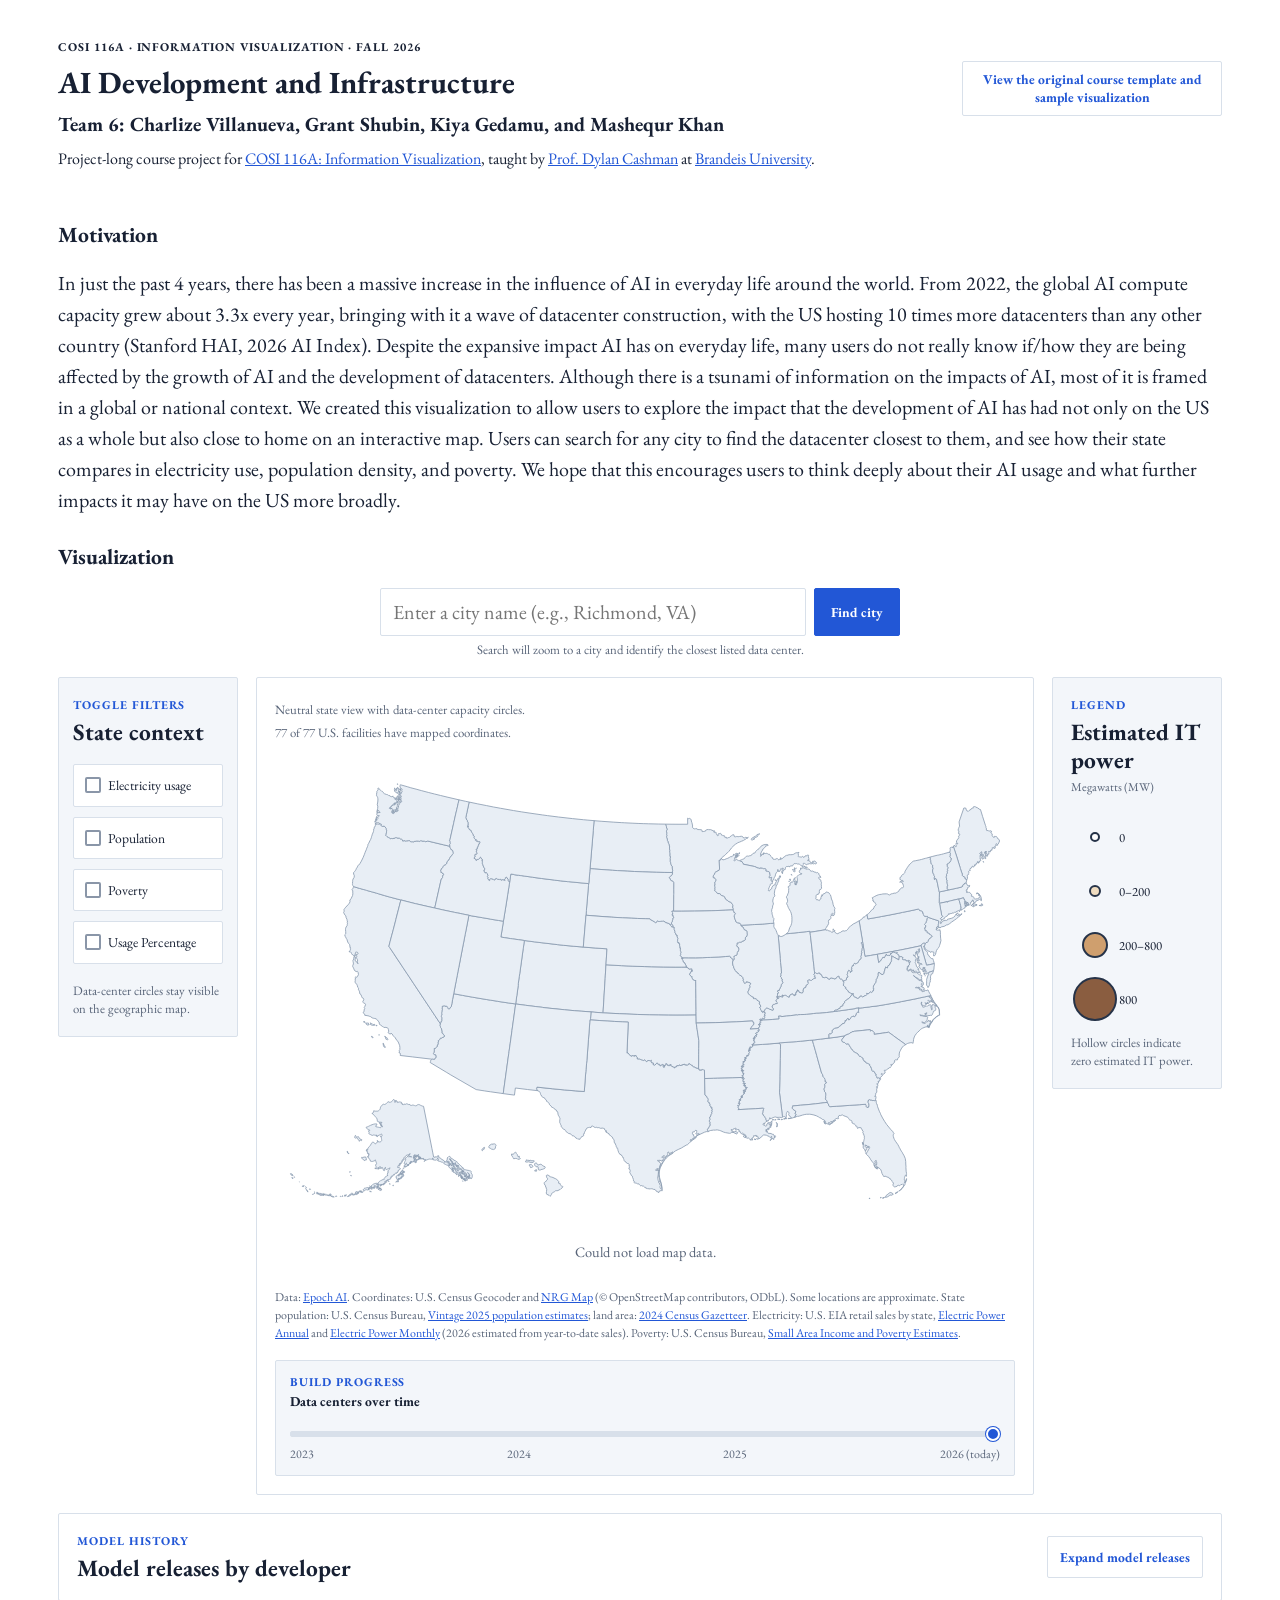
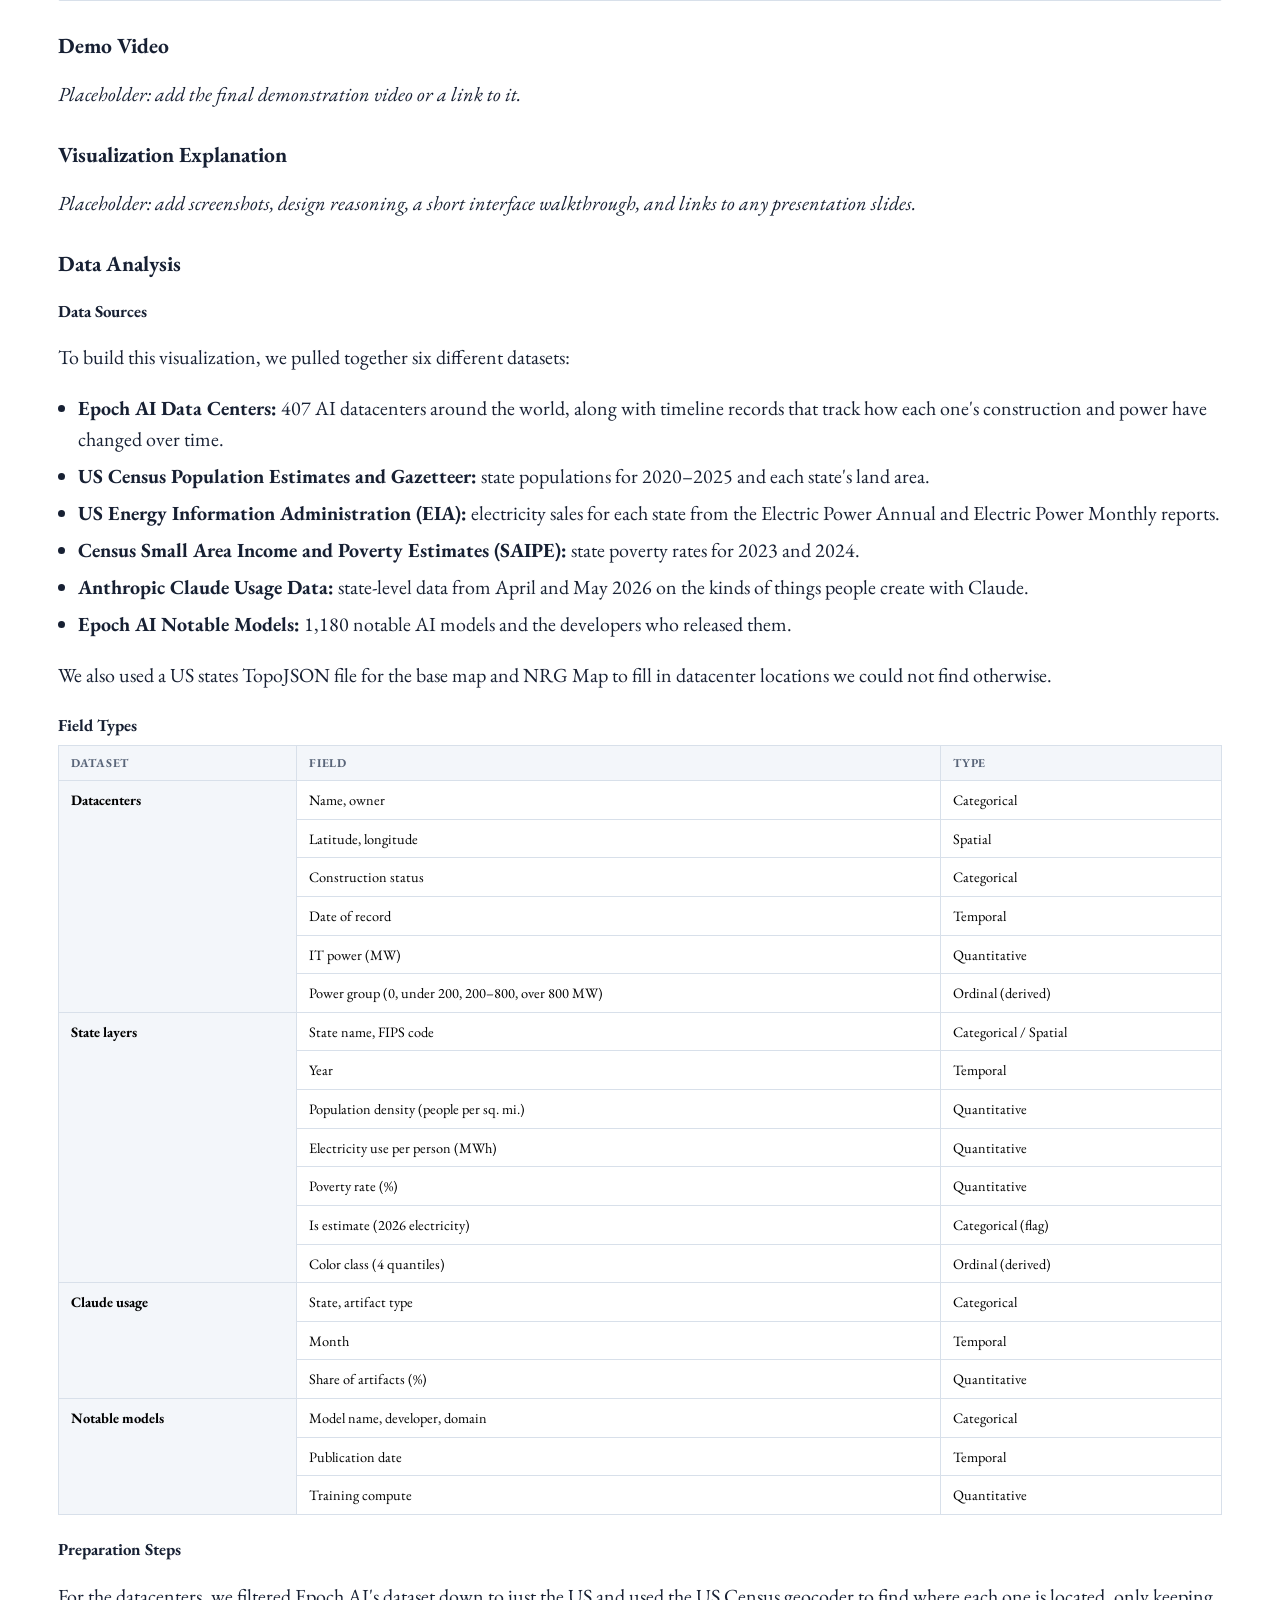
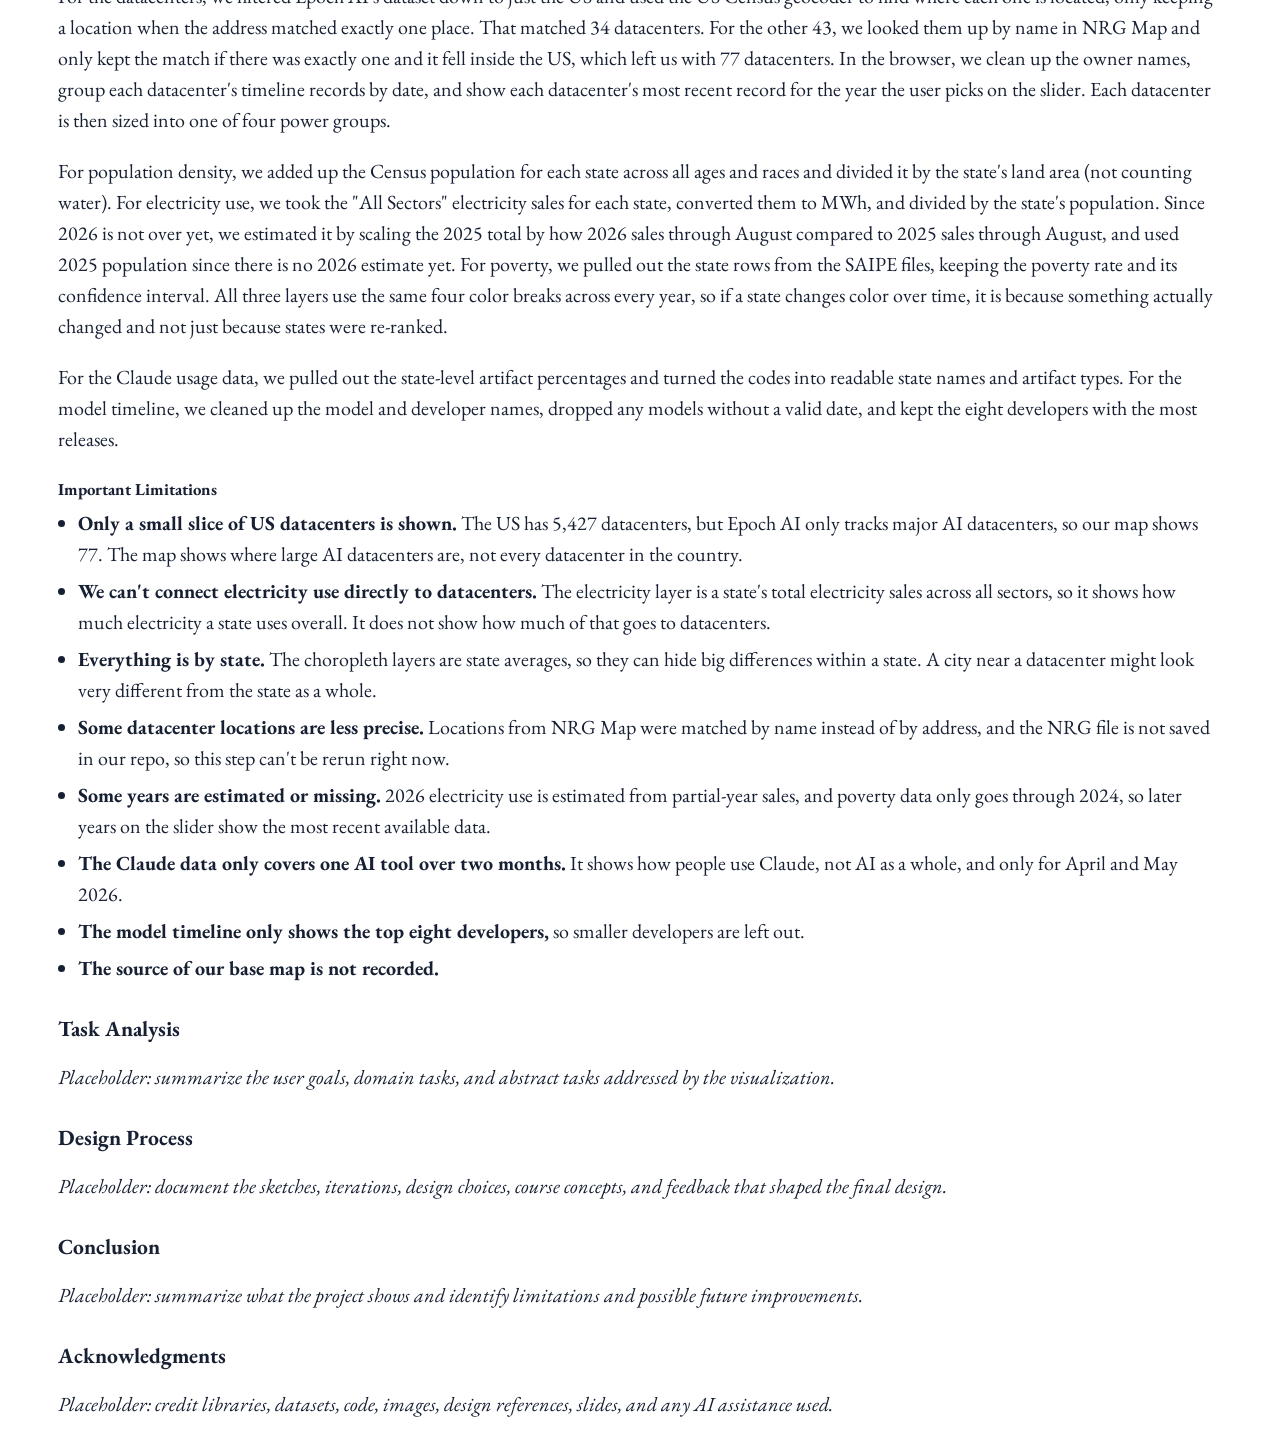
==== index.html @ 1ad95b2b "Moved treemap to proper location and added Usage Percent Chloropleth" ====
<!DOCTYPE html>
<html lang="en">
<head>
  <meta charset="utf-8">
  <meta name="viewport" content="width=device-width, initial-scale=1">
  <title>Team 6: AI Development and Infrastructure, COSI 116A F26</title>
  <link rel="stylesheet" href="style.css">
  <link rel="apple-touch-icon" sizes="180x180" href="favicons/apple-touch-icon.png">
  <link rel="icon" type="image/png" sizes="32x32" href="favicons/favicon-32x32.png">
  <link rel="icon" type="image/png" sizes="16x16" href="favicons/favicon-16x16.png">
  <link rel="manifest" href="favicons/site.webmanifest">
</head>

<!--Header -->
<body>
  <header class="project-header">
    <div class="project-header__content">
      <p class="project-eyebrow">COSI 116A · Information Visualization · Fall 2026</p>
      <h1>AI Development and Infrastructure</h1>
      <p class="project-team">Team 6: Charlize Villanueva, Grant Shubin, Kiya Gedamu, and Mashequr Khan</p>
      <p class="project-course-note">
        Project-long course project for
        <a href="https://www.brandeis.edu/registrar/bulletin/provisional/courses/subjects/7500.html" target="_blank" rel="noopener noreferrer">COSI 116A: Information Visualization</a>,
        taught by <a href="https://cs.brandeis.edu/~dylan/" target="_blank" rel="noopener noreferrer">Prof. Dylan Cashman</a>
        at <a href="https://cs.brandeis.edu/" target="_blank" rel="noopener noreferrer">Brandeis University</a>.
      </p>
      <a class="reference-link" href="references/">View the original course template and sample visualization</a>
    </div>
  </header>

  <!--Motivation -->
  <main>
    <section class="content-column project-writeup-section" aria-labelledby="motivation-heading">
      <h2 id="motivation-heading">Motivation</h2>
      <p>
        In just the past 4 years, there has been a massive increase in the influence of AI in everyday life around the world. 
        From 2022, the global AI compute capacity grew about 3.3x every year, bringing with it a wave of datacenter construction, 
        with the US hosting 10 times more datacenters than any other country (Stanford HAI, 2026 AI Index). 
        Despite the expansive impact AI has on everyday life, many users do not really know if/how they are being affected by the growth of AI and the development 
        of datacenters. Although there is a tsunami of information on the impacts of AI, most of it is framed in a global or national context. 
        We created this visualization to allow users to explore the impact that the development of AI has had not only on the US as a whole but 
        also close to home on an interactive map. Users can search for any city to find the datacenter closest to them, and see how their state compares in electricity use, 
        population density, and poverty. We hope that this encourages users to think deeply about their AI usage and what further impacts it may have on the US more broadly.
      </p>
    </section>

    <section id="dashboard" class="dashboard-shell" aria-label="Interactive visualization dashboard">
      <h2 class="dashboard-title">Visualization</h2>
      <div class="pa4-workspace">
        <form id="city-search" class="city-search" role="search">
          <label class="visually-hidden" for="city-query">Enter a city name</label>
          <div class="city-search__row">
            <div class="city-search__field">
              <input id="city-query" name="city" type="search" placeholder="Enter a city name (e.g., Richmond, VA)" autocomplete="off"
                role="combobox" aria-autocomplete="list" aria-controls="city-suggestions" aria-expanded="false">
              <ul id="city-suggestions" class="city-suggestions" role="listbox" aria-label="City suggestions" hidden></ul>
            </div>
            <button type="submit">Find city</button>
          </div>
          <p id="city-search-status" class="section-note" aria-live="polite">Search will zoom to a city and identify the closest listed data center.</p>
        </form>

        <aside class="filter-rail" aria-labelledby="controls-heading">
          <div>
            <p class="control-kicker">Toggle filters</p>
            <h3 id="controls-heading">State context</h3>
          </div>
          <div class="layer-controls" aria-label="State-level map layer">
            <button class="layer-button" type="button" data-layer="electricity" aria-pressed="false">Electricity usage</button>
            <button class="layer-button" type="button" data-layer="population" aria-pressed="false">Population</button>
            <button class="layer-button" type="button" data-layer="poverty" aria-pressed="false">Poverty</button>
            <button class="layer-button" type="button" data-layer="usage" aria-pressed="false">Usage Percentage</button>
          </div>
          <button id="compare-layers" class="secondary-button compare-layers-button" type="button"
            aria-pressed="false" aria-controls="small-multiples" hidden>Compare all four layers</button>
          <p class="filter-note">Data-center circles stay visible on the geographic map.</p>
        </aside>

        <div class="workspace-stage">
          <section id="geographic-view" aria-labelledby="map-heading">
            <div class="map-composition">
              <section class="view-panel map-panel" aria-labelledby="map-heading">
                <div class="view-panel__heading">
                  <div>
                    <h3 id="map-heading" class="visually-hidden">United States data-center map</h3>
                    <p id="map-summary" class="section-note">Neutral state view with data-center capacity circles.</p>
                    <p id="map-coverage" class="section-note">Loading mapped-facility coverage...</p>
                  </div>
                </div>
                <div id="map-view" class="view-canvas map-canvas" aria-label="Interactive United States map"></div>
                <p class="map-source-note">
                  Data:
                  <a href="https://epoch.ai/data/ai-data-centers"
                    target="_blank" rel="noopener noreferrer">Epoch AI</a>.
                  Coordinates: U.S. Census Geocoder and
                  <a href="https://app.nrgmap.com/about/data-licenses"
                    target="_blank" rel="noopener noreferrer">NRG Map</a>
                  (© OpenStreetMap contributors, ODbL).
                  Some locations are approximate.
                  State population: U.S. Census Bureau,
                  <a href="https://www.census.gov/programs-surveys/popest.html"
                    target="_blank" rel="noopener noreferrer">Vintage 2025 population estimates</a>;
                  land area:
                  <a href="https://www.census.gov/geographies/reference-files/time-series/geo/gazetteer-files.html"
                    target="_blank" rel="noopener noreferrer">2024 Census Gazetteer</a>.
                  Electricity: U.S. EIA retail sales by state,
                  <a href="https://www.eia.gov/electricity/annual/"
                    target="_blank" rel="noopener noreferrer">Electric Power Annual</a> and
                  <a href="https://www.eia.gov/electricity/monthly/"
                    target="_blank" rel="noopener noreferrer">Electric Power Monthly</a>
                  (2026 estimated from year-to-date sales).
                  Poverty: U.S. Census Bureau,
                  <a href="https://www.census.gov/programs-surveys/saipe.html"
                    target="_blank" rel="noopener noreferrer">Small Area Income and Poverty Estimates</a>.
                </p>
                <div class="map-timeline" aria-labelledby="data-center-timeline-heading">
                  <div class="map-timeline__heading">
                    <p class="control-kicker">Build progress</p>
                    <h3 id="data-center-timeline-heading">Data centers over time</h3>
                  </div>
                  <div id="timeline-view" class="timeline-view" aria-label="Data-center year slider"></div>
                </div>
              </section>

              <aside class="legend-stack" aria-label="Map legends">
                <section class="view-panel capacity-legend" aria-labelledby="capacity-legend-heading">
                  <p class="control-kicker">Legend</p>
                  <h3 id="capacity-legend-heading">Estimated IT power</h3>
                  <p class="legend-unit">Megawatts (MW)</p>
                  <div class="size-key">
                    <span class="capacity-circle capacity-circle--zero"></span>
                    <span>0</span>
                  </div>
                  <div class="size-key">
                    <span class="capacity-circle capacity-circle--small"></span>
                    <span>0–200</span>
                  </div>
                  <div class="size-key">
                    <span class="capacity-circle capacity-circle--medium"></span>
                    <span>200–800</span>
                  </div>
                  <div class="size-key">
                    <span class="capacity-circle capacity-circle--large"></span>
                    <span>800</span>
                  </div>
                  <p class="legend-note">Hollow circles indicate zero estimated IT power.</p>
                </section>

                <section id="color-legend" class="view-panel color-legend" aria-labelledby="color-legend-heading" hidden>
                  <p class="control-kicker">Legend</p>
                  <h3 id="color-legend-heading">State color</h3>
                  <p id="color-legend-label" class="legend-unit"></p>
                  <div class="color-ramp" aria-hidden="true">
                    <span></span><span></span><span></span><span></span>
                  </div>
                  <div class="color-ramp-labels"><span>Lower</span><span>Higher</span></div>
                  <p id="color-legend-note" class="legend-note" hidden></p>
                </section>
              </aside>
            </div>

            <section id="small-multiples" class="view-panel small-multiples-panel" aria-labelledby="small-multiples-heading" hidden>
              <div class="view-panel__heading">
                <div>
                  <p class="control-kicker">Compare layers</p>
                  <h3 id="small-multiples-heading">Population, electricity, poverty, and usage percentage side by side</h3>
                  <p class="section-note">Each map has its own color scale. Hover a state to highlight it on every map. The outlined map is the layer shown above.</p>
                </div>
              </div>
              <div id="small-multiples-view" class="small-multiples-grid"></div>
            </section>

          </section>

        </div>

        <section class="view-panel model-release-section" aria-labelledby="model-release-section-heading">
          <div class="view-panel__heading">
            <div>
              <p class="control-kicker">Model history</p>
              <h3 id="model-release-section-heading">Model releases by developer</h3>
            </div>
            <button id="expand-models" class="secondary-button" type="button" aria-expanded="false" aria-controls="model-release-panel">Expand model releases</button>
          </div>

          <section id="model-release-panel" class="expandable-panel" aria-labelledby="model-release-heading" hidden>
            <div class="view-panel__heading">
              <div>
                <h4 id="model-release-heading">Developer release lanes</h4>
                <p class="section-note">Developers will appear on separate rows with releases positioned over time.</p>
              </div>
              <div class="timeline-actions">
                <button id="model-history-toggle" class="secondary-button" type="button" aria-pressed="false">Show full history</button>
                <button id="expand-lines" class="secondary-button" type="button" aria-expanded="false" aria-controls="line-chart-panel">Show related trends</button>
              </div>
            </div>
            <div id="model-release-view" class="view-canvas view-canvas--short"></div>
            <div id="line-chart-panel" class="line-chart-grid" hidden>
              <div id="model-line-one" class="view-canvas view-canvas--detail"></div>
              <div id="model-line-two" class="view-canvas view-canvas--detail"></div>
            </div>
          </section>
        </section>
      </div>
      <section id="treemap-section" class="view-panel treemap-section" aria-labelledby="treemap-section-heading" hidden>        <div class="treemap-section__heading">
          <p class="project-eyebrow">Claude chat topics</p>
          <h2 id="treemap-section-heading">What topics were Claude chats about?</h2>
        </div>
        <div id="treemap-view" class="view-canvas treemap-canvas" aria-label="Treemap of Claude chat topics"></div>
      </section>
    </section>

    <!-- Project writeup sections: placeholders to be replaced with the final report content. -->
    <!-- Demo Video -->
    <section class="content-column project-writeup-section" aria-labelledby="demo-video-heading">
      <h2 id="demo-video-heading">Demo Video</h2>
      <p><em>Placeholder: add the final demonstration video or a link to it.</em></p>
    </section>

    <!-- Visualization Explaination -->
    <section class="content-column project-writeup-section" aria-labelledby="visualization-explanation-heading">
      <h2 id="visualization-explanation-heading">Visualization Explanation</h2>
      <p><em>Placeholder: add screenshots, design reasoning, a short interface walkthrough, and links to any presentation slides.</em></p>
    </section>

    <!-- Data Analysis -->
    <section class="content-column project-writeup-section" aria-labelledby="data-analysis-heading">
      <h2 id="data-analysis-heading">Data Analysis</h2>

      <h3>Data Sources</h3>
      <p>To build this visualization, we pulled together six different datasets:</p>
      <ul>
        <li><strong>Epoch AI Data Centers:</strong> 407 AI datacenters around the world, along with timeline records that track how each one's construction and power have changed over time.</li>
        <li><strong>US Census Population Estimates and Gazetteer:</strong> state populations for 2020–2025 and each state's land area.</li>
        <li><strong>US Energy Information Administration (EIA):</strong> electricity sales for each state from the Electric Power Annual and Electric Power Monthly reports.</li>
        <li><strong>Census Small Area Income and Poverty Estimates (SAIPE):</strong> state poverty rates for 2023 and 2024.</li>
        <li><strong>Anthropic Claude Usage Data:</strong> state-level data from April and May 2026 on the kinds of things people create with Claude.</li>
        <li><strong>Epoch AI Notable Models:</strong> 1,180 notable AI models and the developers who released them.</li>
      </ul>
      <p>We also used a US states TopoJSON file for the base map and NRG Map to fill in datacenter locations we could not find otherwise.</p>

      <h3>Field Types</h3>
      <table>
        <thead>
          <tr><th>Dataset</th><th>Field</th><th>Type</th></tr>
        </thead>
        <tbody>
          <tr><td rowspan="6">Datacenters</td><td>Name, owner</td><td>Categorical</td></tr>
          <tr><td>Latitude, longitude</td><td>Spatial</td></tr>
          <tr><td>Construction status</td><td>Categorical</td></tr>
          <tr><td>Date of record</td><td>Temporal</td></tr>
          <tr><td>IT power (MW)</td><td>Quantitative</td></tr>
          <tr><td>Power group (0, under 200, 200–800, over 800 MW)</td><td>Ordinal (derived)</td></tr>
          <tr><td rowspan="7">State layers</td><td>State name, FIPS code</td><td>Categorical / Spatial</td></tr>
          <tr><td>Year</td><td>Temporal</td></tr>
          <tr><td>Population density (people per sq. mi.)</td><td>Quantitative</td></tr>
          <tr><td>Electricity use per person (MWh)</td><td>Quantitative</td></tr>
          <tr><td>Poverty rate (%)</td><td>Quantitative</td></tr>
          <tr><td>Is estimate (2026 electricity)</td><td>Categorical (flag)</td></tr>
          <tr><td>Color class (4 quantiles)</td><td>Ordinal (derived)</td></tr>
          <tr><td rowspan="3">Claude usage</td><td>State, artifact type</td><td>Categorical</td></tr>
          <tr><td>Month</td><td>Temporal</td></tr>
          <tr><td>Share of artifacts (%)</td><td>Quantitative</td></tr>
          <tr><td rowspan="3">Notable models</td><td>Model name, developer, domain</td><td>Categorical</td></tr>
          <tr><td>Publication date</td><td>Temporal</td></tr>
          <tr><td>Training compute</td><td>Quantitative</td></tr>
        </tbody>
      </table>

      <h3>Preparation Steps</h3>
      <p>For the datacenters, we filtered Epoch AI's dataset down to just the US and used the US Census geocoder to find where each one is located, only keeping a location when the address matched exactly one place. That matched 34 datacenters. For the other 43, we looked them up by name in NRG Map and only kept the match if there was exactly one and it fell inside the US, which left us with 77 datacenters. In the browser, we clean up the owner names, group each datacenter's timeline records by date, and show each datacenter's most recent record for the year the user picks on the slider. Each datacenter is then sized into one of four power groups.</p>
      <p>For population density, we added up the Census population for each state across all ages and races and divided it by the state's land area (not counting water). For electricity use, we took the "All Sectors" electricity sales for each state, converted them to MWh, and divided by the state's population. Since 2026 is not over yet, we estimated it by scaling the 2025 total by how 2026 sales through August compared to 2025 sales through August, and used 2025 population since there is no 2026 estimate yet. For poverty, we pulled out the state rows from the SAIPE files, keeping the poverty rate and its confidence interval. All three layers use the same four color breaks across every year, so if a state changes color over time, it is because something actually changed and not just because states were re-ranked.</p>
      <p>For the Claude usage data, we pulled out the state-level artifact percentages and turned the codes into readable state names and artifact types. For the model timeline, we cleaned up the model and developer names, dropped any models without a valid date, and kept the eight developers with the most releases.</p>

      <h3>Important Limitations</h3>
      <ul>
        <li><strong>Only a small slice of US datacenters is shown.</strong> The US has 5,427 datacenters, but Epoch AI only tracks major AI datacenters, so our map shows 77. The map shows where large AI datacenters are, not every datacenter in the country.</li>
        <li><strong>We can't connect electricity use directly to datacenters.</strong> The electricity layer is a state's total electricity sales across all sectors, so it shows how much electricity a state uses overall. It does not show how much of that goes to datacenters.</li>
        <li><strong>Everything is by state.</strong> The choropleth layers are state averages, so they can hide big differences within a state. A city near a datacenter might look very different from the state as a whole.</li>
        <li><strong>Some datacenter locations are less precise.</strong> Locations from NRG Map were matched by name instead of by address, and the NRG file is not saved in our repo, so this step can't be rerun right now.</li>
        <li><strong>Some years are estimated or missing.</strong> 2026 electricity use is estimated from partial-year sales, and poverty data only goes through 2024, so later years on the slider show the most recent available data.</li>
        <li><strong>The Claude data only covers one AI tool over two months.</strong> It shows how people use Claude, not AI as a whole, and only for April and May 2026.</li>
        <li><strong>The model timeline only shows the top eight developers,</strong> so smaller developers are left out.</li>
        <li><strong>The source of our base map is not recorded.</strong></li>
      </ul>
    </section>

    <!-- Task Analysis -->
    <section class="content-column project-writeup-section" aria-labelledby="task-analysis-heading">
      <h2 id="task-analysis-heading">Task Analysis</h2>
      <p><em>Placeholder: summarize the user goals, domain tasks, and abstract tasks addressed by the visualization.</em></p>
    </section>

    <!-- Design Process -->
    <section class="content-column project-writeup-section" aria-labelledby="design-process-heading">
      <h2 id="design-process-heading">Design Process</h2>
      <p><em>Placeholder: document the sketches, iterations, design choices, course concepts, and feedback that shaped the final design.</em></p>
    </section>


    <!-- Conclusion -->
    <section class="content-column project-writeup-section" aria-labelledby="conclusion-heading">
      <h2 id="conclusion-heading">Conclusion</h2>
      <p><em>Placeholder: summarize what the project shows and identify limitations and possible future improvements.</em></p>
    </section>

    <!-- Acknowledgements -->
    <section class="content-column project-writeup-section" aria-labelledby="acknowledgments-heading">
      <h2 id="acknowledgments-heading">Acknowledgments</h2>
      <p><em>Placeholder: credit libraries, datasets, code, images, design references, slides, and any AI assistance used.</em></p>
    </section>
  </main>

  <script src="lib/d3.v7/d3.v7.min.js"></script>
  <script src="lib/topojson-client.min.js"></script>
  <script src="js/app-state.js"></script>
  <script src="js/map-data.js"></script>
  <script src="js/map-zoom.js"></script>
  <script src="js/map-tooltip.js"></script>
  <script src="js/map-choropleth.js"></script>
  <script src="js/map-small-multiples.js"></script>
  <script src="js/map-search.js"></script>
  <script src="js/map.js"></script>
  <script src="js/timeline.js"></script>
  <script src="js/details.js"></script>
  <script src="js/treemap.js"></script>
  <script src="js/city-search.js"></script>
  <script src="js/visualization.js"></script>
  
</body>
</html>
---- style.css ----
/* Modular stylesheet entry point. Import order preserves the original cascade. */
@import url("styles/core.css");
@import url("styles/project.css");
@import url("styles/dashboard.css");
@import url("styles/workspace.css");
@import url("styles/city-search.css");
@import url("styles/map-layout.css");
@import url("styles/timeline.css");
@import url("styles/claude.css");
@import url("styles/responsive.css");
@import url("styles/treemap.css");
@import url("styles/map.css");
@import url("styles/small-multiples.css");
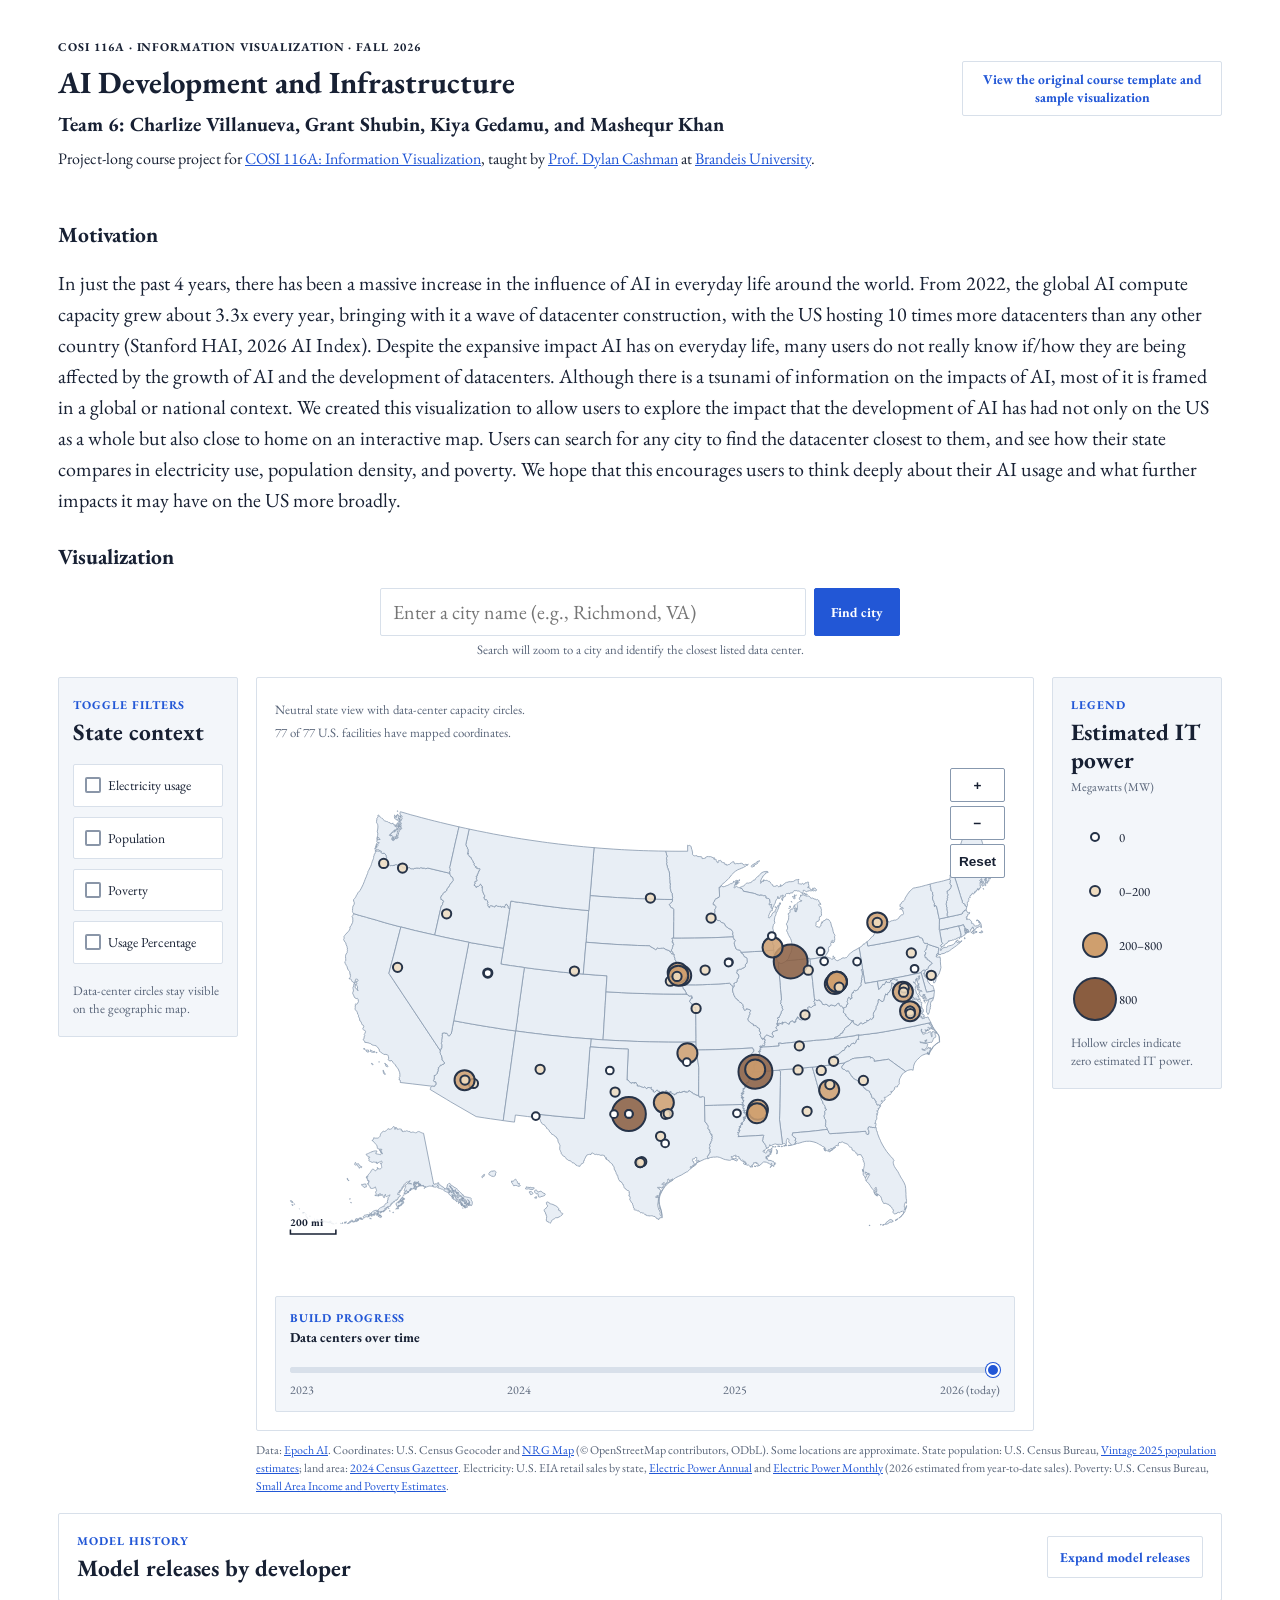
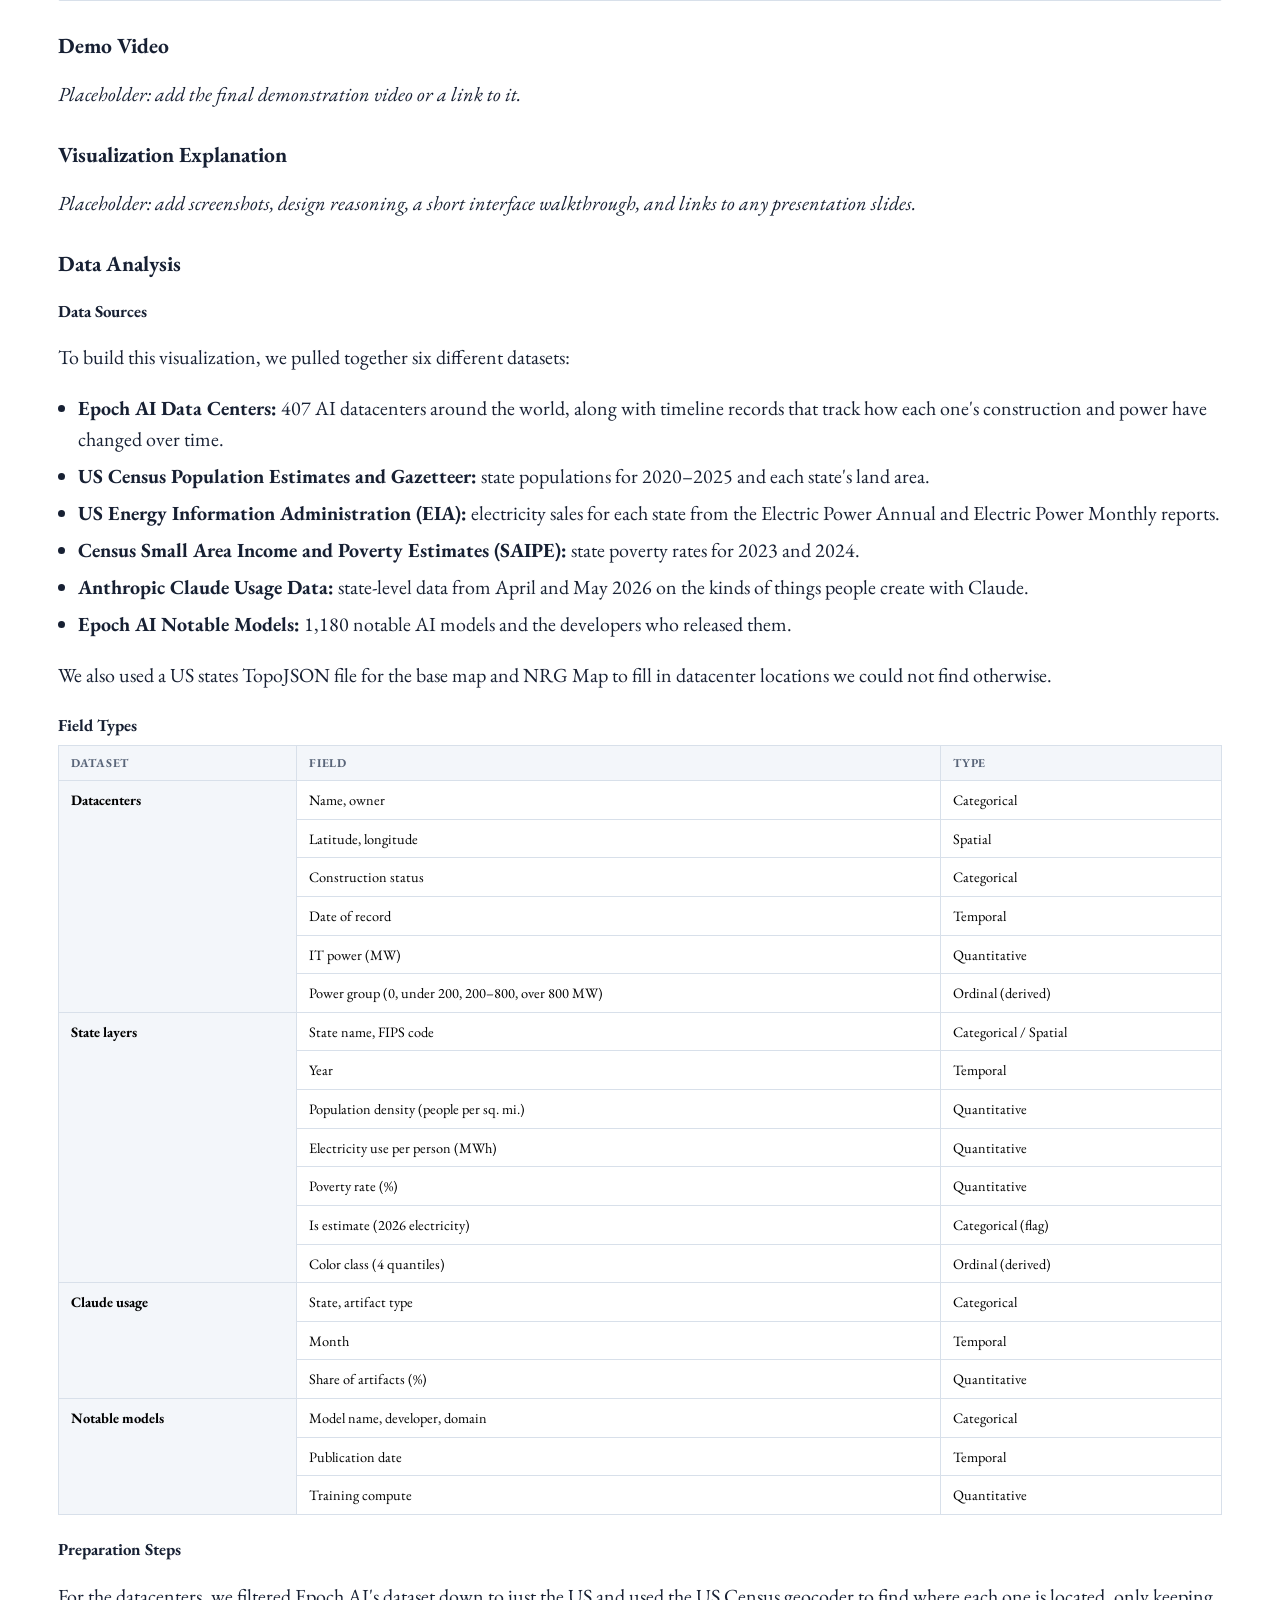
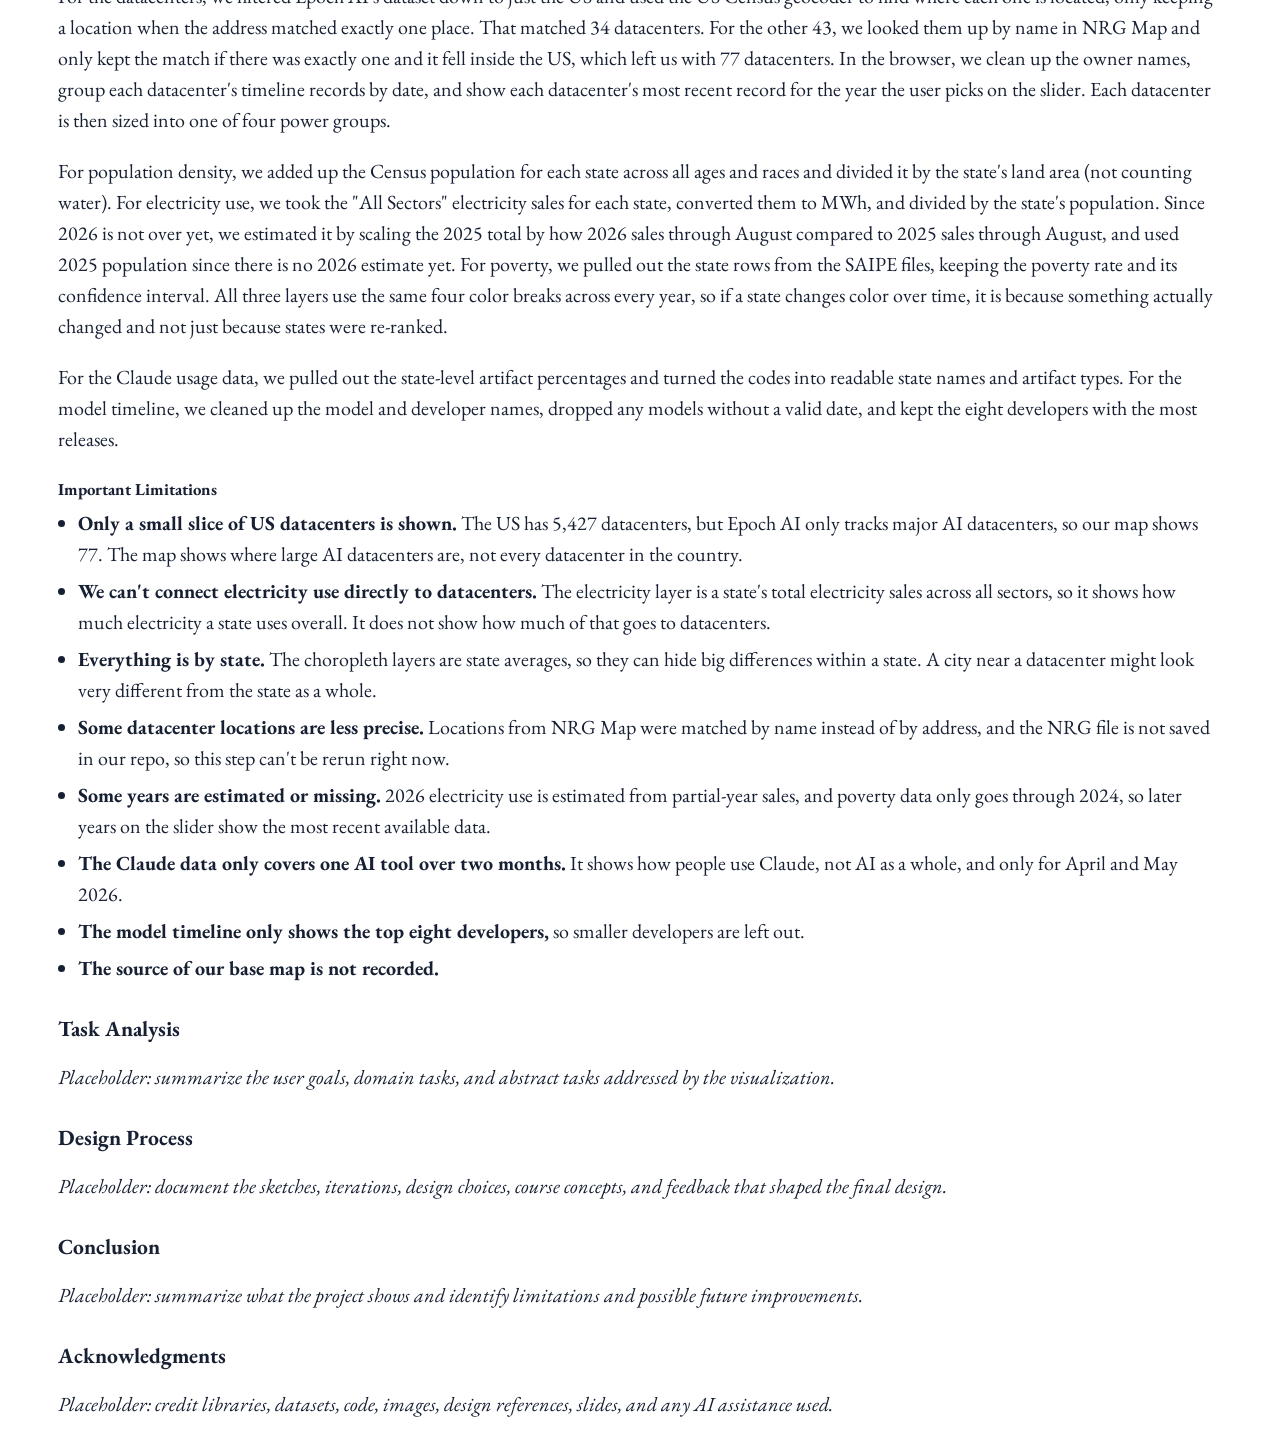
==== commit 1754199d: "Merge branch 'main' into Grant/treemap-updates" ====
--- a/index.html
+++ b/index.html
@@ -88,31 +88,6 @@
                   </div>
                 </div>
                 <div id="map-view" class="view-canvas map-canvas" aria-label="Interactive United States map"></div>
-                <p class="map-source-note">
-                  Data:
-                  <a href="https://epoch.ai/data/ai-data-centers"
-                    target="_blank" rel="noopener noreferrer">Epoch AI</a>.
-                  Coordinates: U.S. Census Geocoder and
-                  <a href="https://app.nrgmap.com/about/data-licenses"
-                    target="_blank" rel="noopener noreferrer">NRG Map</a>
-                  (© OpenStreetMap contributors, ODbL).
-                  Some locations are approximate.
-                  State population: U.S. Census Bureau,
-                  <a href="https://www.census.gov/programs-surveys/popest.html"
-                    target="_blank" rel="noopener noreferrer">Vintage 2025 population estimates</a>;
-                  land area:
-                  <a href="https://www.census.gov/geographies/reference-files/time-series/geo/gazetteer-files.html"
-                    target="_blank" rel="noopener noreferrer">2024 Census Gazetteer</a>.
-                  Electricity: U.S. EIA retail sales by state,
-                  <a href="https://www.eia.gov/electricity/annual/"
-                    target="_blank" rel="noopener noreferrer">Electric Power Annual</a> and
-                  <a href="https://www.eia.gov/electricity/monthly/"
-                    target="_blank" rel="noopener noreferrer">Electric Power Monthly</a>
-                  (2026 estimated from year-to-date sales).
-                  Poverty: U.S. Census Bureau,
-                  <a href="https://www.census.gov/programs-surveys/saipe.html"
-                    target="_blank" rel="noopener noreferrer">Small Area Income and Poverty Estimates</a>.
-                </p>
                 <div class="map-timeline" aria-labelledby="data-center-timeline-heading">
                   <div class="map-timeline__heading">
                     <p class="control-kicker">Build progress</p>
@@ -120,6 +95,17 @@
                   </div>
                   <div id="timeline-view" class="timeline-view" aria-label="Data-center year slider"></div>
                 </div>
+
+                <section id="small-multiples" class="small-multiples-panel" aria-labelledby="small-multiples-heading" hidden>
+                  <div class="view-panel__heading">
+                    <div>
+                      <p class="control-kicker">Compare layers</p>
+                      <h3 id="small-multiples-heading">Population, electricity, and poverty side by side</h3>
+                      <p class="section-note">Each map has its own color scale. Hover a state to highlight it on every map. The outlined map is the layer shown above.</p>
+                    </div>
+                  </div>
+                  <div id="small-multiples-view" class="small-multiples-grid"></div>
+                </section>
               </section>
 
               <aside class="legend-stack" aria-label="Map legends">
@@ -159,16 +145,31 @@
               </aside>
             </div>
 
-            <section id="small-multiples" class="view-panel small-multiples-panel" aria-labelledby="small-multiples-heading" hidden>
-              <div class="view-panel__heading">
-                <div>
-                  <p class="control-kicker">Compare layers</p>
-                  <h3 id="small-multiples-heading">Population, electricity, poverty, and usage percentage side by side</h3>
-                  <p class="section-note">Each map has its own color scale. Hover a state to highlight it on every map. The outlined map is the layer shown above.</p>
-                </div>
-              </div>
-              <div id="small-multiples-view" class="small-multiples-grid"></div>
-            </section>
+            <p class="map-source-note">
+              Data:
+              <a href="https://epoch.ai/data/ai-data-centers"
+                target="_blank" rel="noopener noreferrer">Epoch AI</a>.
+              Coordinates: U.S. Census Geocoder and
+              <a href="https://app.nrgmap.com/about/data-licenses"
+                target="_blank" rel="noopener noreferrer">NRG Map</a>
+              (© OpenStreetMap contributors, ODbL).
+              Some locations are approximate.
+              State population: U.S. Census Bureau,
+              <a href="https://www.census.gov/programs-surveys/popest.html"
+                target="_blank" rel="noopener noreferrer">Vintage 2025 population estimates</a>;
+              land area:
+              <a href="https://www.census.gov/geographies/reference-files/time-series/geo/gazetteer-files.html"
+                target="_blank" rel="noopener noreferrer">2024 Census Gazetteer</a>.
+              Electricity: U.S. EIA retail sales by state,
+              <a href="https://www.eia.gov/electricity/annual/"
+                target="_blank" rel="noopener noreferrer">Electric Power Annual</a> and
+              <a href="https://www.eia.gov/electricity/monthly/"
+                target="_blank" rel="noopener noreferrer">Electric Power Monthly</a>
+              (2026 estimated from year-to-date sales).
+              Poverty: U.S. Census Bureau,
+              <a href="https://www.census.gov/programs-surveys/saipe.html"
+                target="_blank" rel="noopener noreferrer">Small Area Income and Poverty Estimates</a>.
+            </p>
 
           </section>
 
@@ -316,6 +317,7 @@
   <script src="js/app-state.js"></script>
   <script src="js/map-data.js"></script>
   <script src="js/map-zoom.js"></script>
+  <script src="js/map-scale-bar.js"></script>
   <script src="js/map-tooltip.js"></script>
   <script src="js/map-choropleth.js"></script>
   <script src="js/map-small-multiples.js"></script>
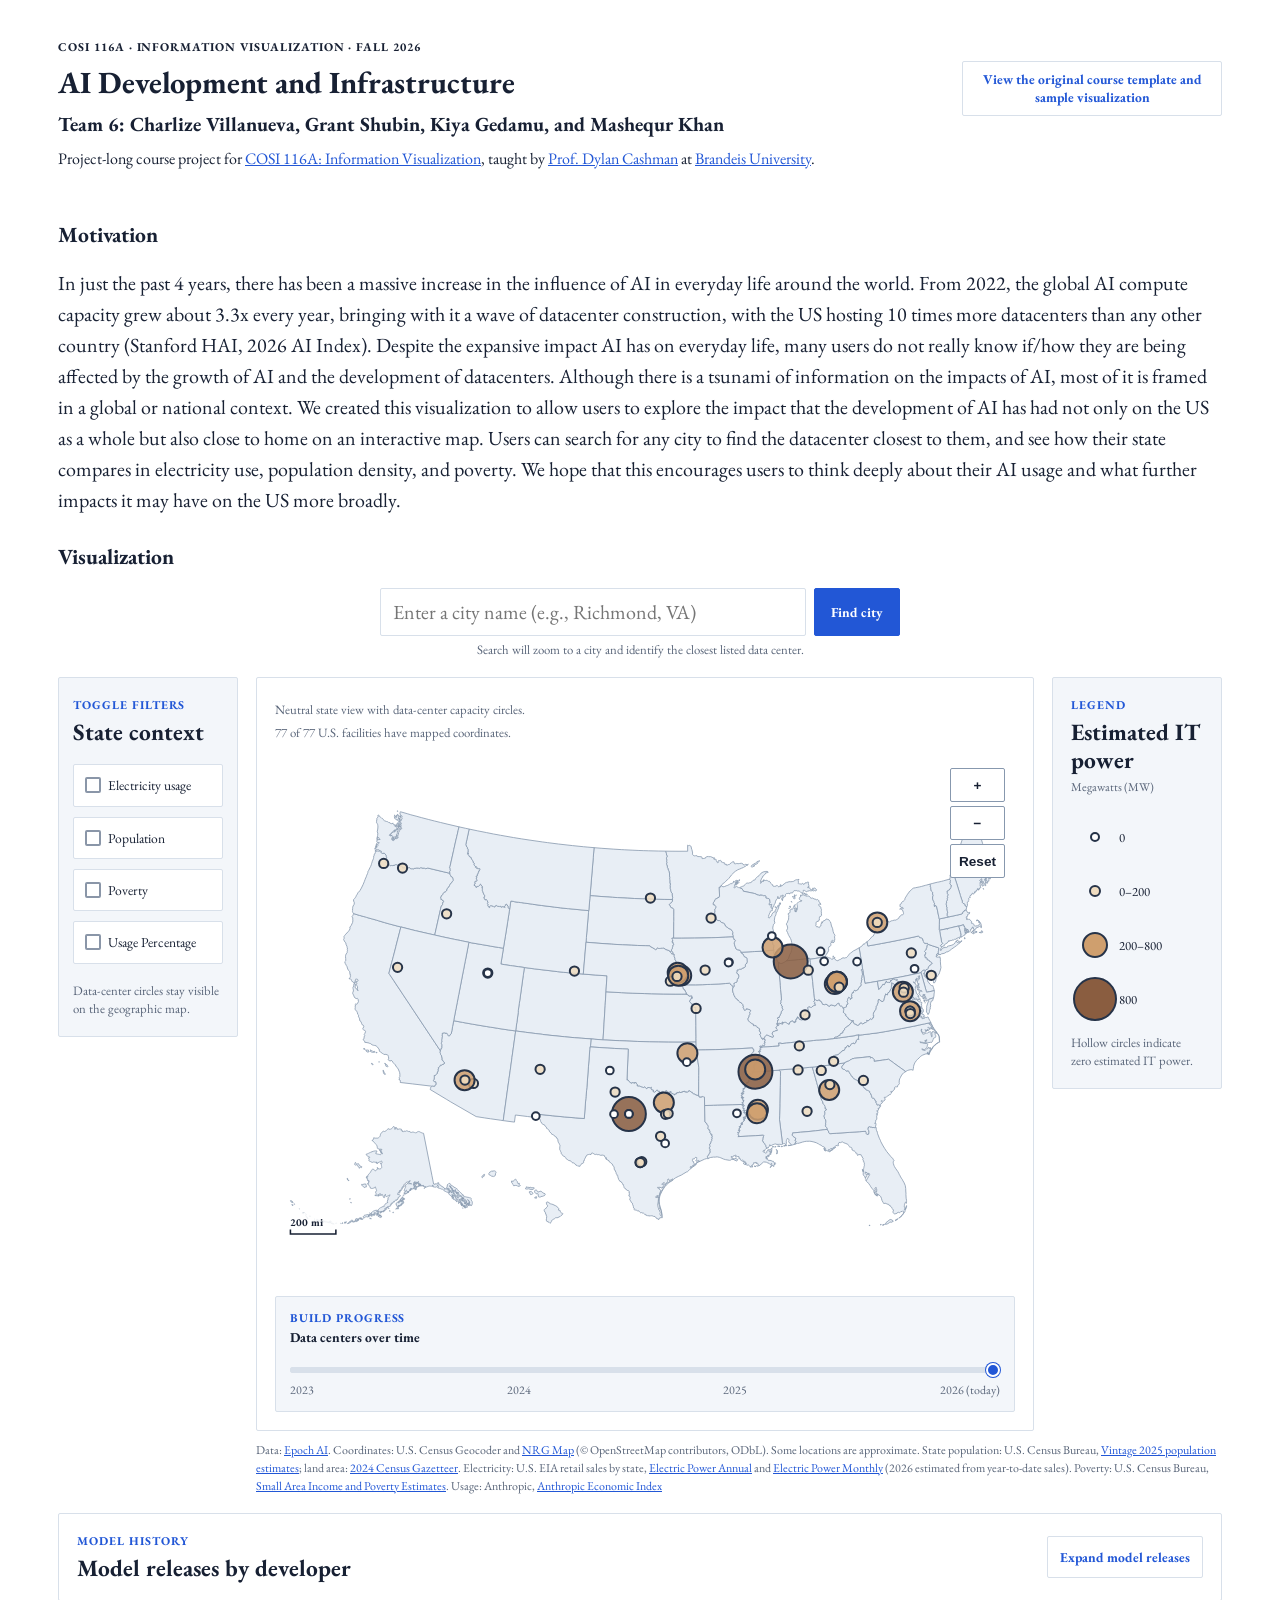
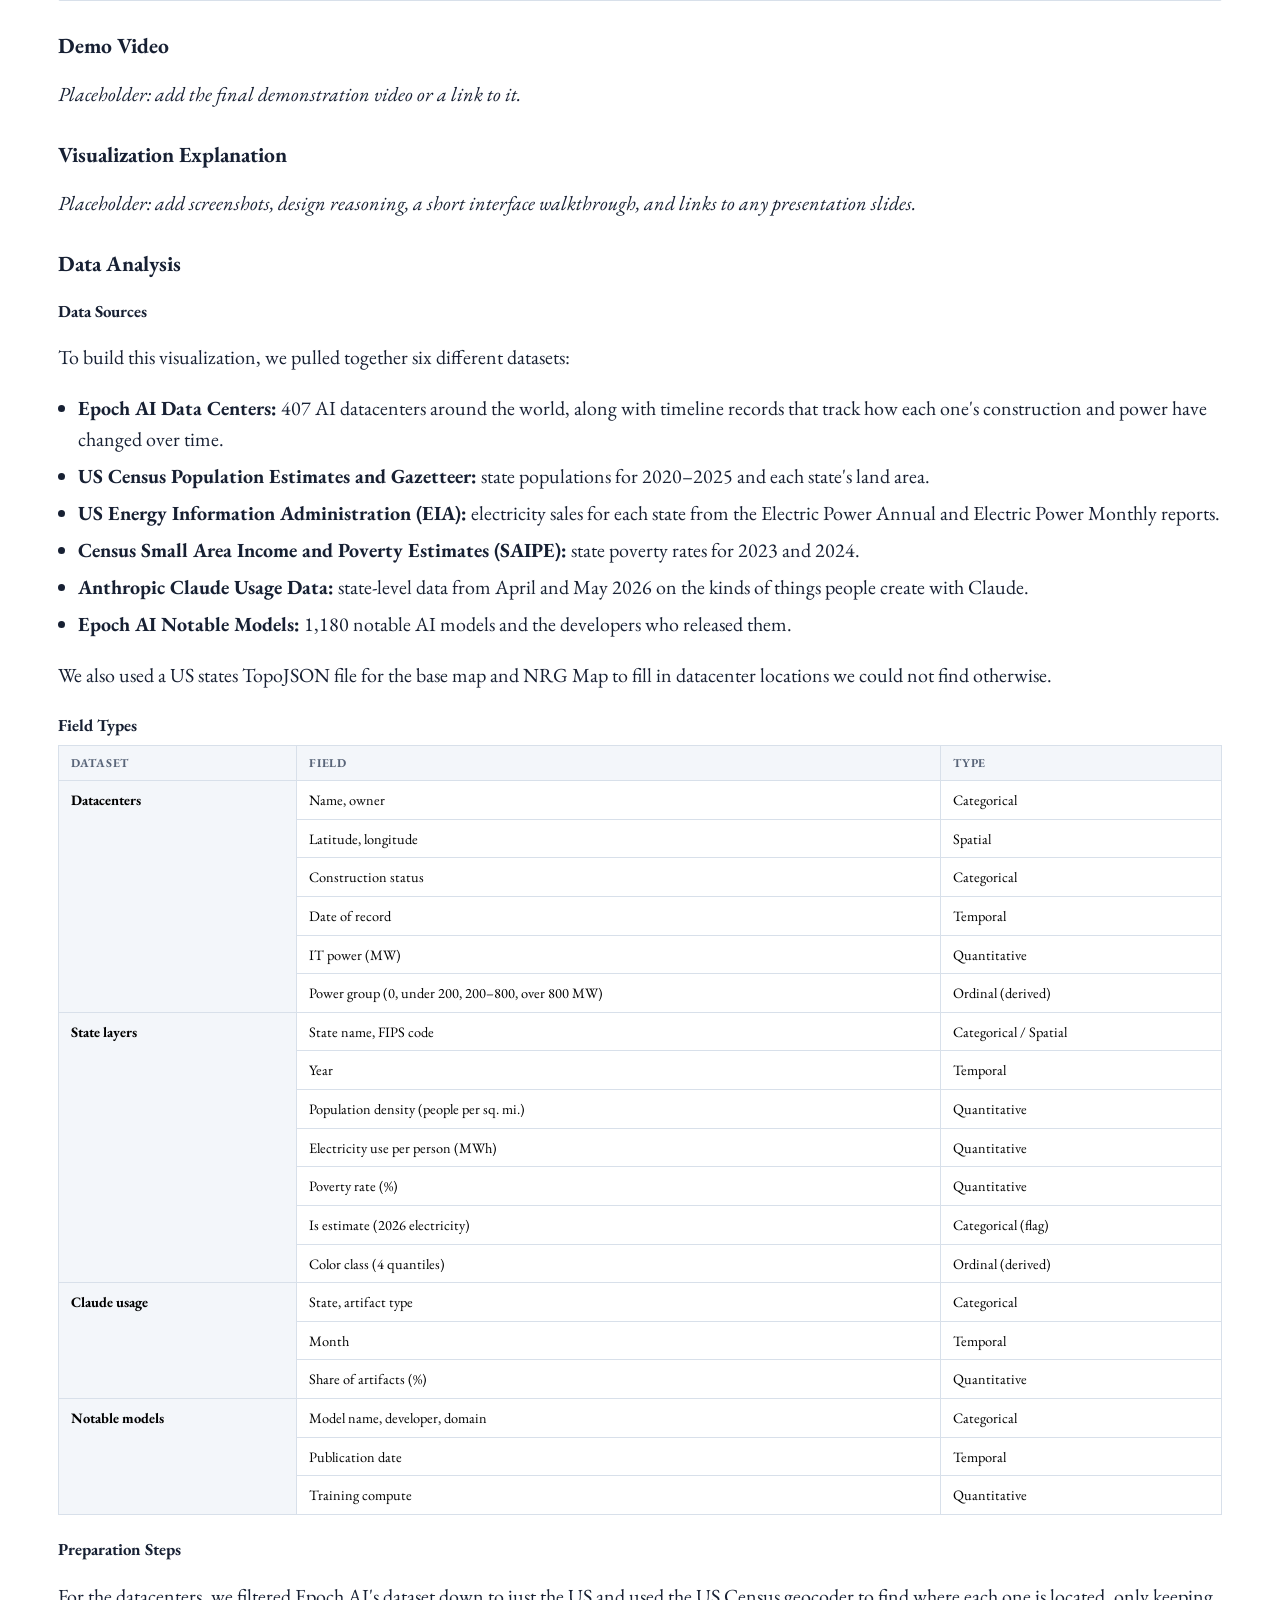
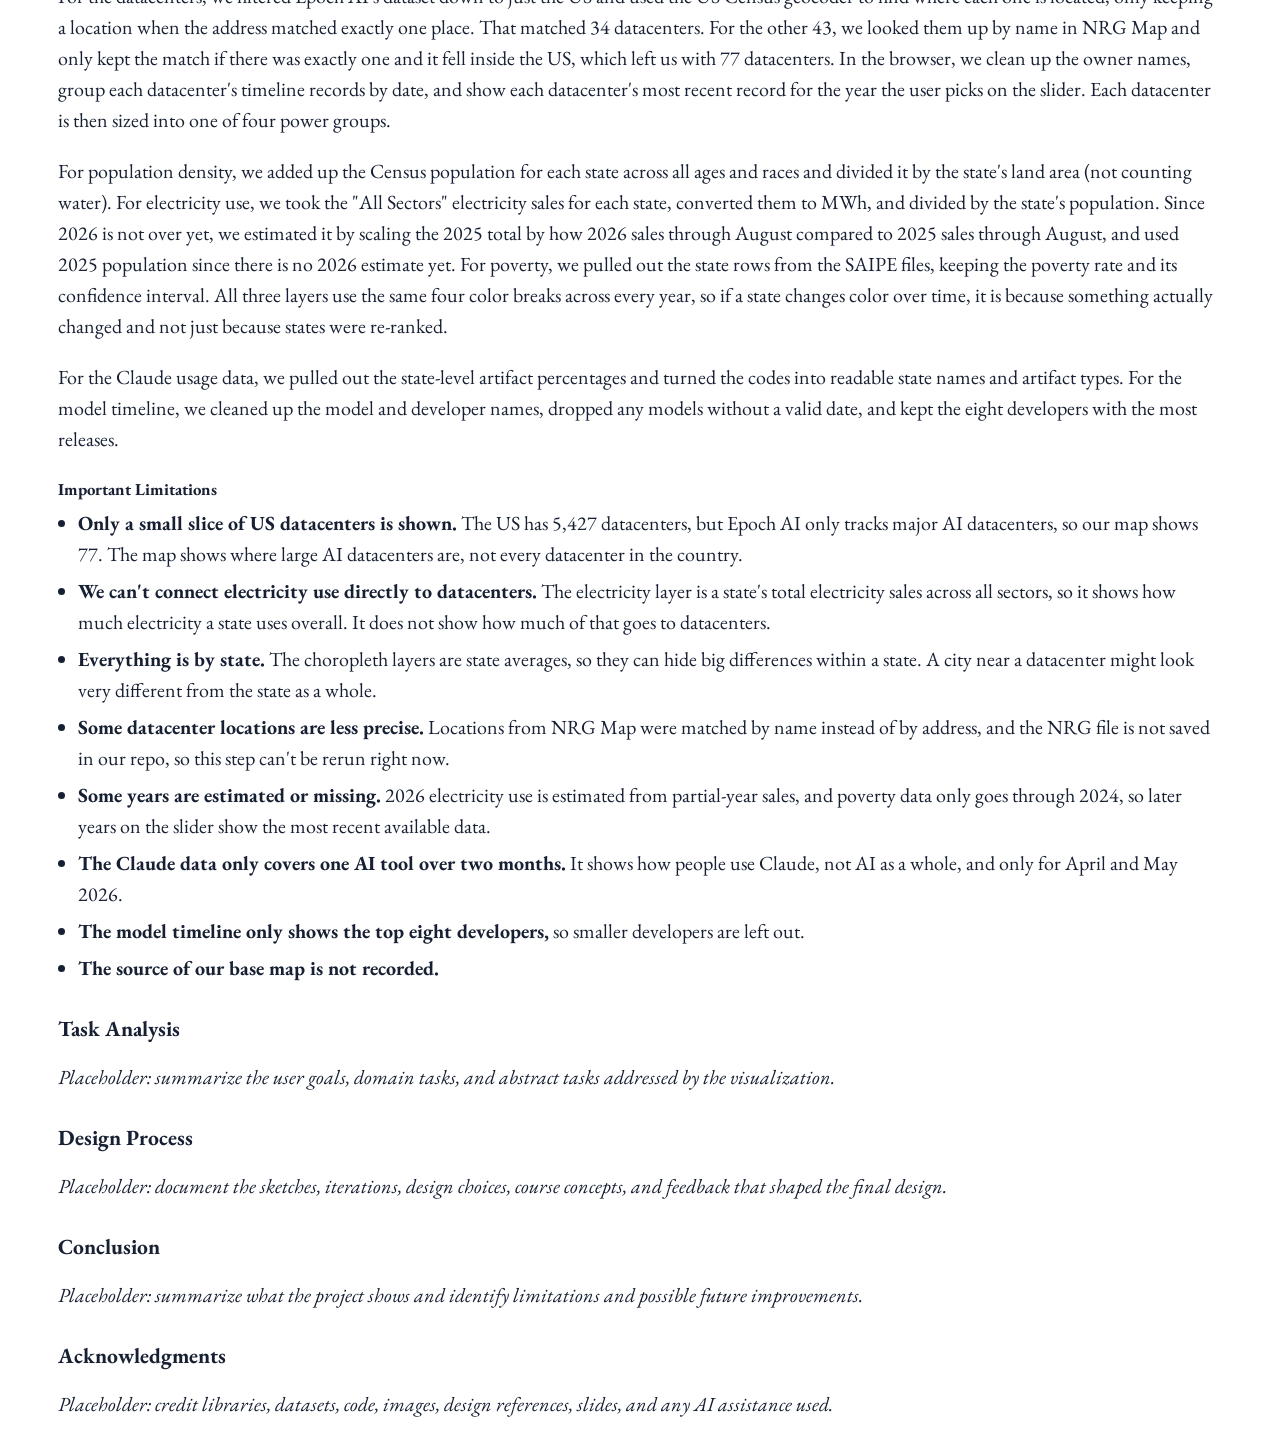
==== commit 0b2ac90b: "Fixed Tooltips and added Anthropic Data Credit" ====
--- a/index.html
+++ b/index.html
@@ -88,6 +88,8 @@
                   </div>
                 </div>
                 <div id="map-view" class="view-canvas map-canvas" aria-label="Interactive United States map"></div>
+                <p id="usage-map-note" class="section-note" hidden>Percentages are averaged over usage data from April 2026 - May 2026.</p>
+                <p id="tree-map-hint" class="section-note" hidden>Select a state to reveal a treemap of the top Claude topics.</p>
                 <div class="map-timeline" aria-labelledby="data-center-timeline-heading">
                   <div class="map-timeline__heading">
                     <p class="control-kicker">Build progress</p>
@@ -169,11 +171,23 @@
               Poverty: U.S. Census Bureau,
               <a href="https://www.census.gov/programs-surveys/saipe.html"
                 target="_blank" rel="noopener noreferrer">Small Area Income and Poverty Estimates</a>.
+              Usage: Anthropic,
+              <a href= "https://www.anthropic.com/economic-index"
+                target="_blank" rel="noopener noreferrer">Anthropic Economic Index</a>
             </p>
 
           </section>
 
         </div>
+
+        <section id="treemap-section" class="view-panel treemap-section" aria-labelledby="treemap-section-heading" hidden>
+          <div class="treemap-section__heading">
+            <p class="project-eyebrow">Claude chat topics</p>
+            <h2 id="treemap-section-heading">What topics were Claude chats about?</h2>
+          </div>
+          <div id="treemap-view" class="view-canvas treemap-canvas" aria-label="Treemap of Claude chat topics"></div>
+          
+        </section>
 
         <section class="view-panel model-release-section" aria-labelledby="model-release-section-heading">
           <div class="view-panel__heading">
@@ -203,12 +217,6 @@
           </section>
         </section>
       </div>
-      <section id="treemap-section" class="view-panel treemap-section" aria-labelledby="treemap-section-heading" hidden>        <div class="treemap-section__heading">
-          <p class="project-eyebrow">Claude chat topics</p>
-          <h2 id="treemap-section-heading">What topics were Claude chats about?</h2>
-        </div>
-        <div id="treemap-view" class="view-canvas treemap-canvas" aria-label="Treemap of Claude chat topics"></div>
-      </section>
     </section>
 
     <!-- Project writeup sections: placeholders to be replaced with the final report content. -->
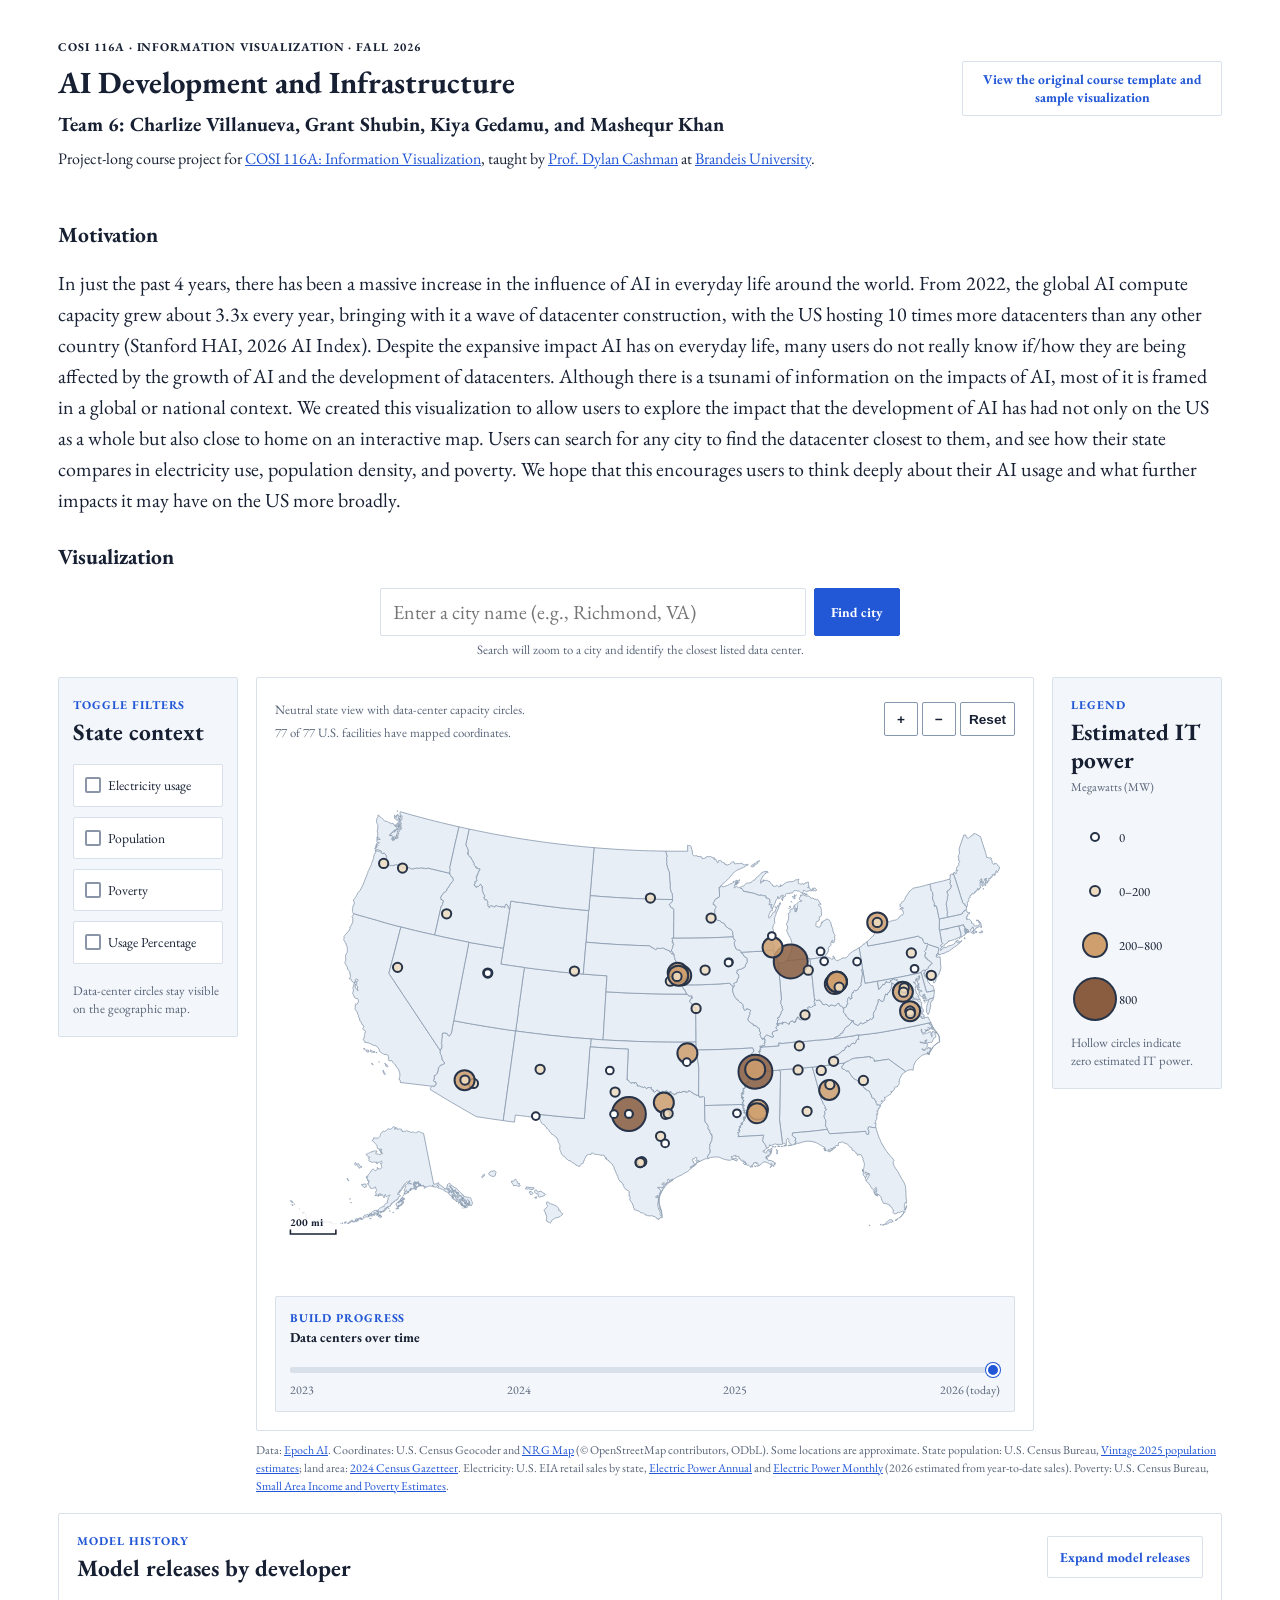
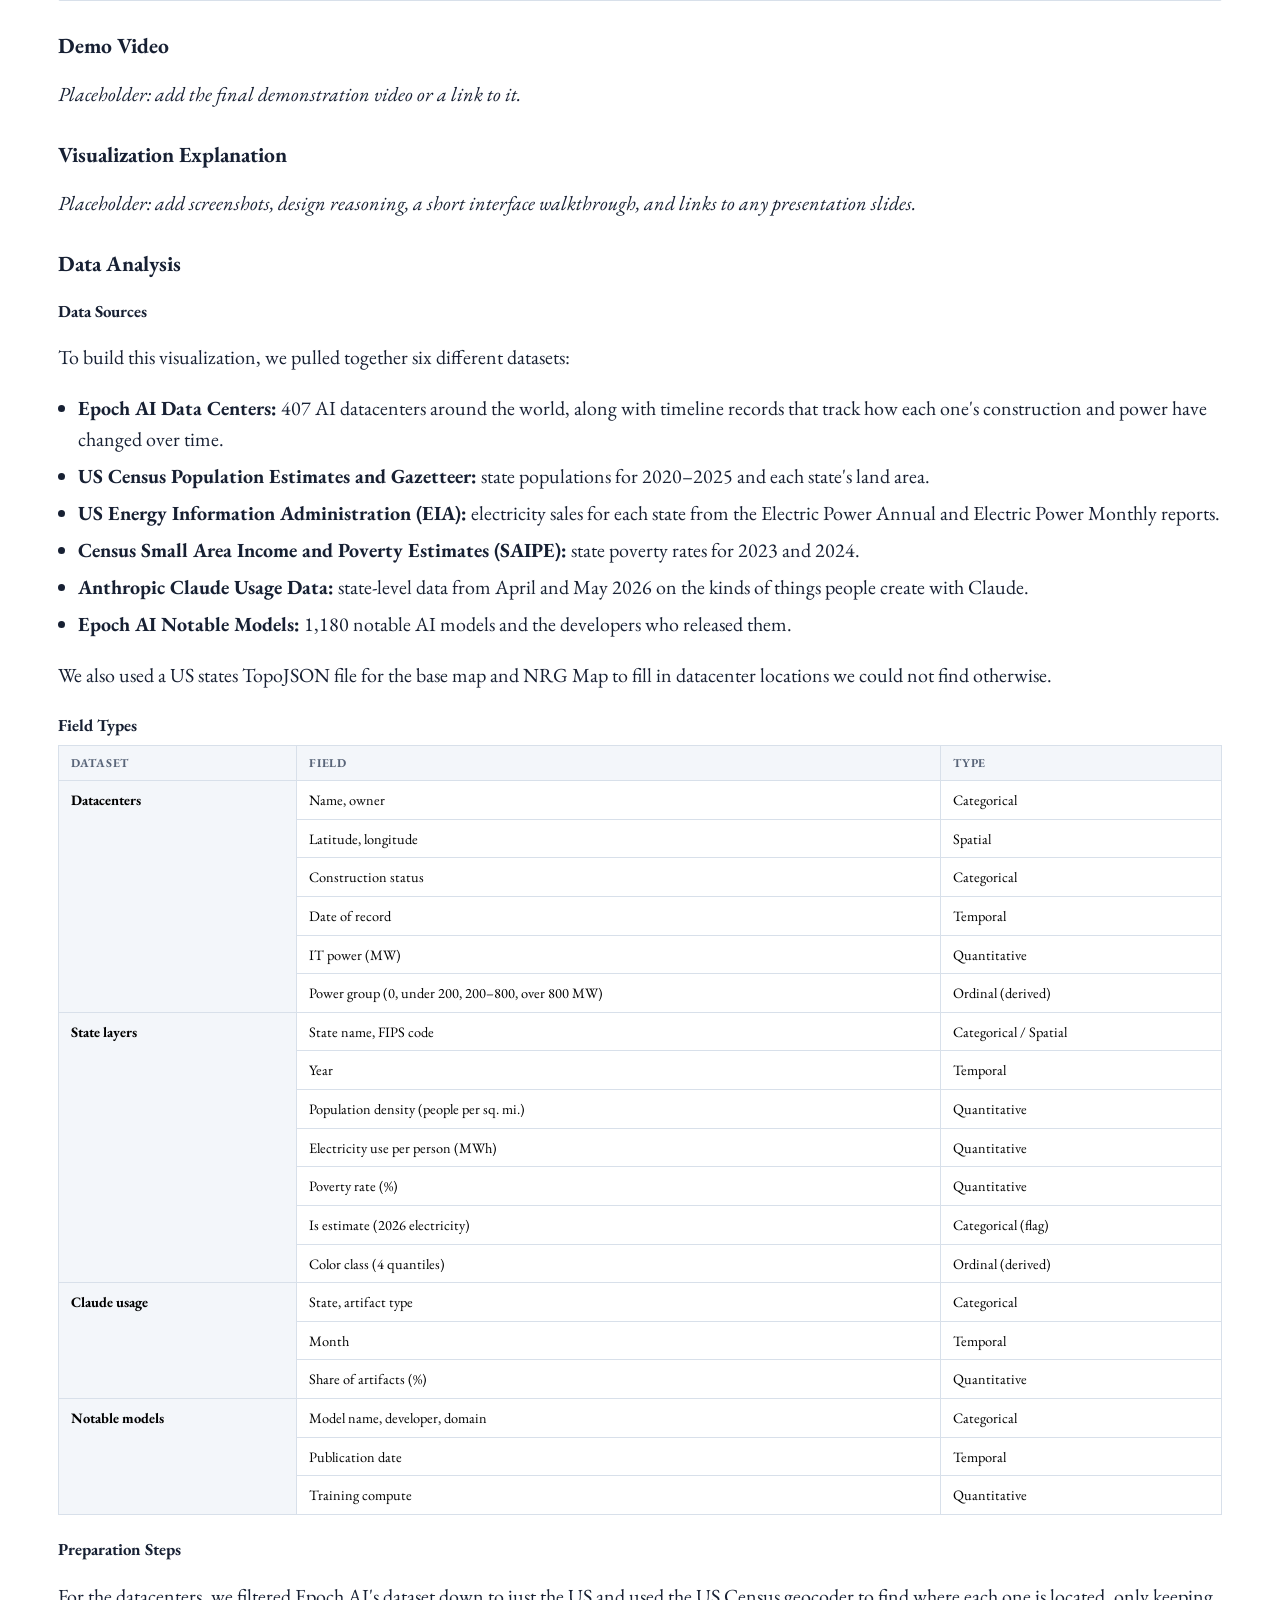
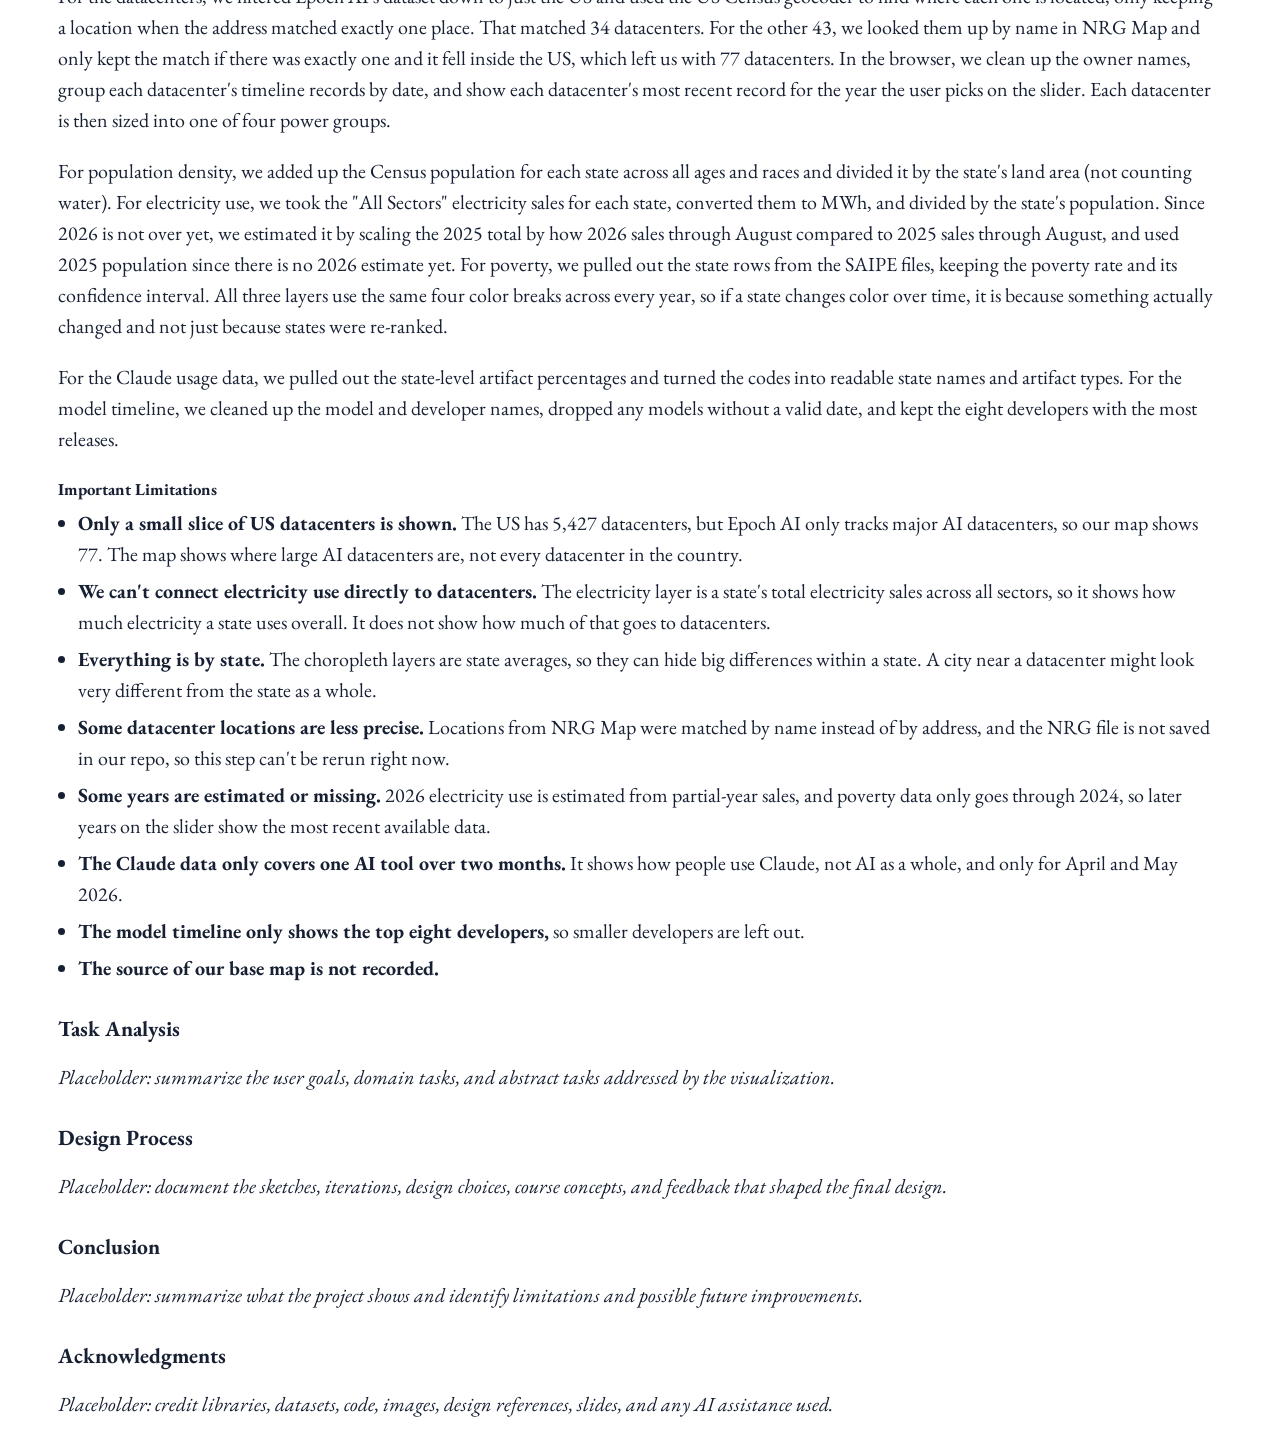
==== commit e3445208: "Move map zoom controls outside map to prevent overlap" ====
--- a/index.html
+++ b/index.html
@@ -86,10 +86,14 @@
                     <p id="map-summary" class="section-note">Neutral state view with data-center capacity circles.</p>
                     <p id="map-coverage" class="section-note">Loading mapped-facility coverage...</p>
                   </div>
+                  <div id="map-zoom-controls"
+                    class="map-zoom-controls"
+                    role="group"
+                    aria-label="Map zoom controls">
+                  </div>
                 </div>
                 <div id="map-view" class="view-canvas map-canvas" aria-label="Interactive United States map"></div>
                 <p id="usage-map-note" class="section-note" hidden>Percentages are averaged over usage data from April 2026 - May 2026.</p>
-                <p id="tree-map-hint" class="section-note" hidden>Select a state to reveal a treemap of the top Claude topics.</p>
                 <div class="map-timeline" aria-labelledby="data-center-timeline-heading">
                   <div class="map-timeline__heading">
                     <p class="control-kicker">Build progress</p>
@@ -171,9 +175,6 @@
               Poverty: U.S. Census Bureau,
               <a href="https://www.census.gov/programs-surveys/saipe.html"
                 target="_blank" rel="noopener noreferrer">Small Area Income and Poverty Estimates</a>.
-              Usage: Anthropic,
-              <a href= "https://www.anthropic.com/economic-index"
-                target="_blank" rel="noopener noreferrer">Anthropic Economic Index</a>
             </p>
 
           </section>
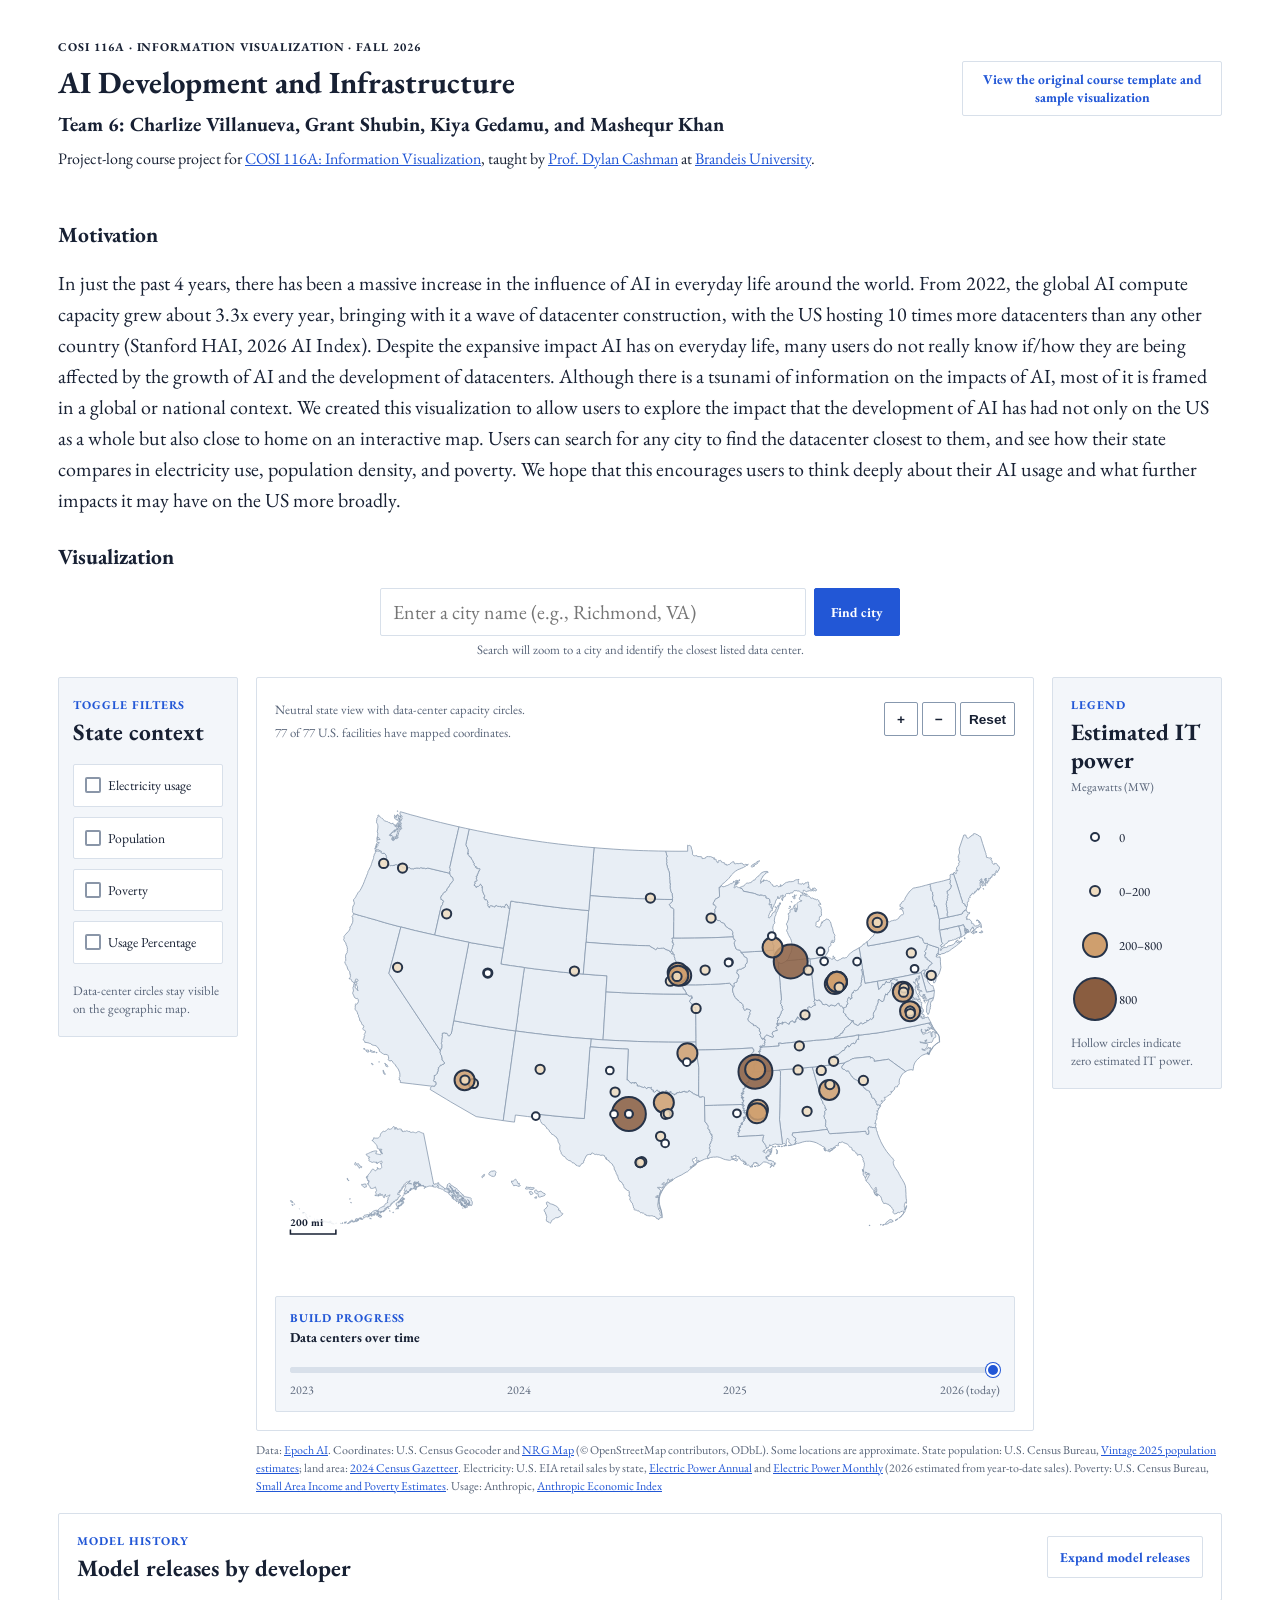
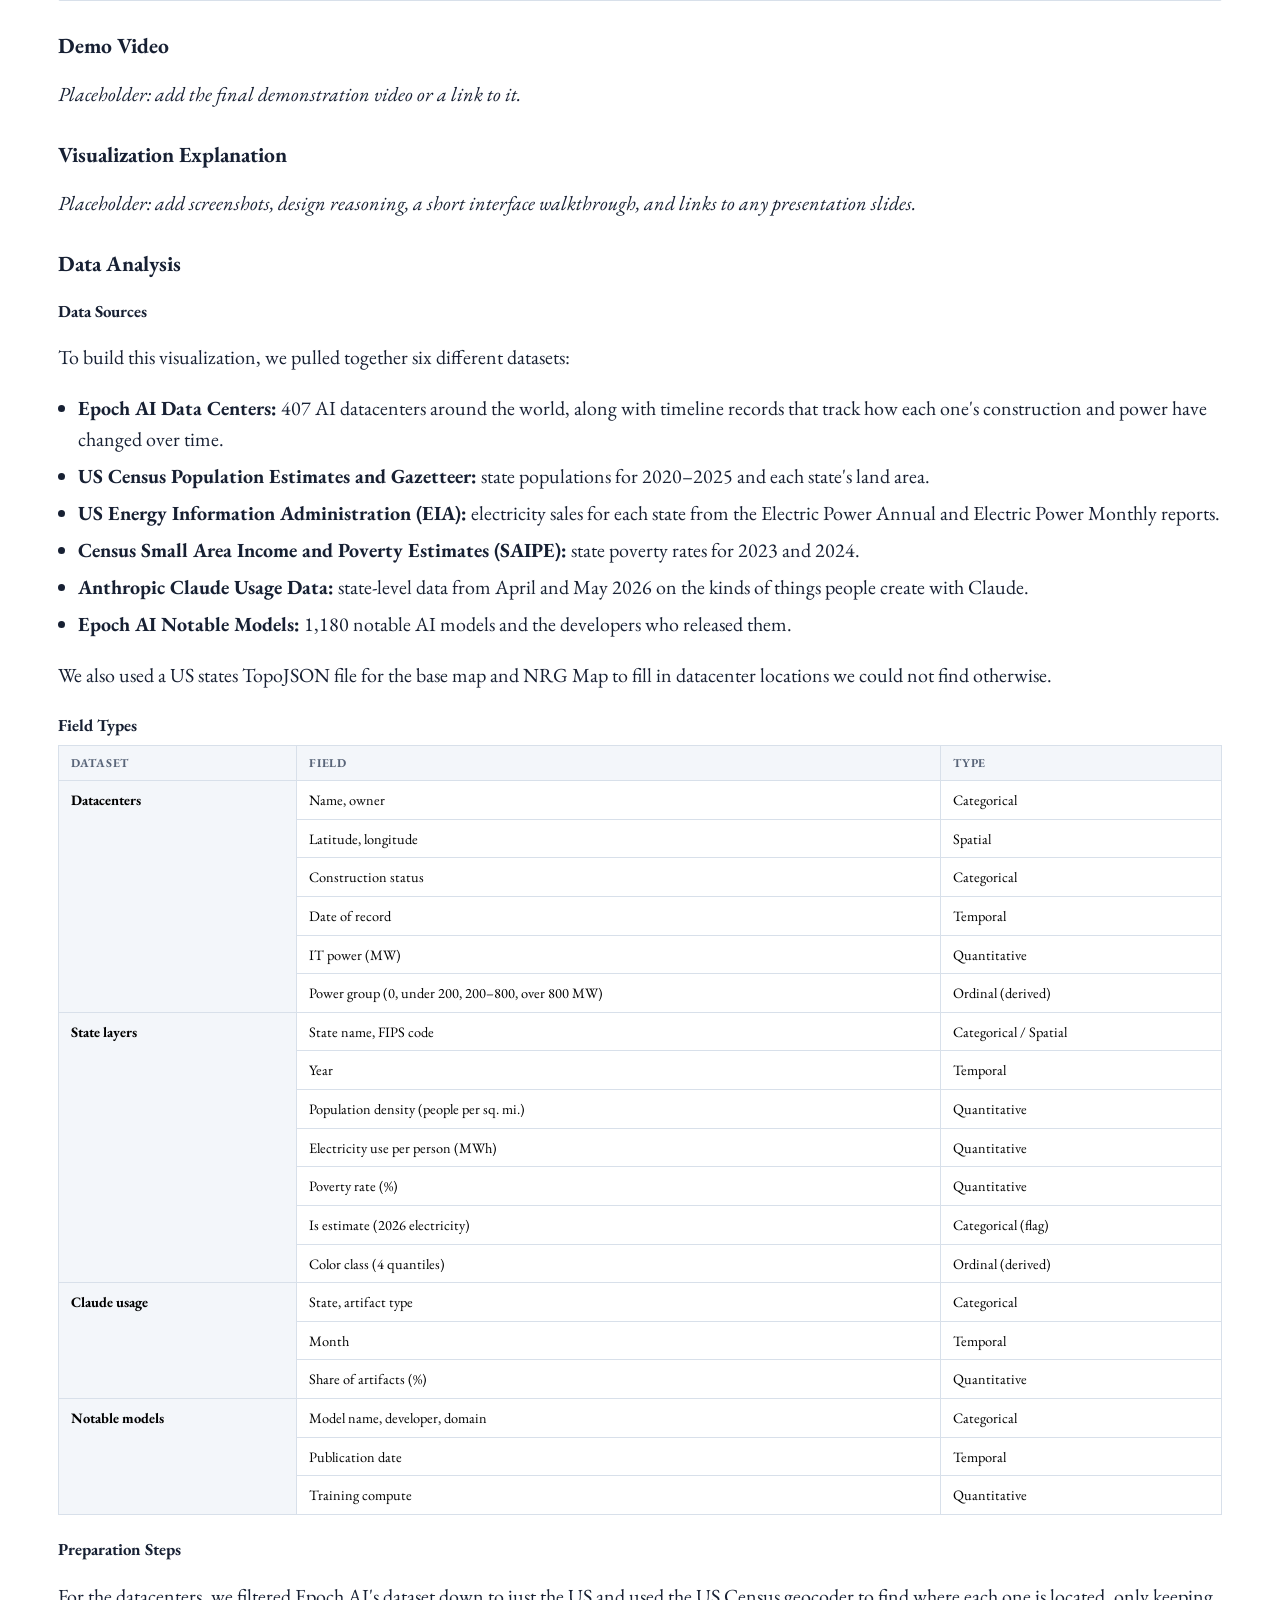
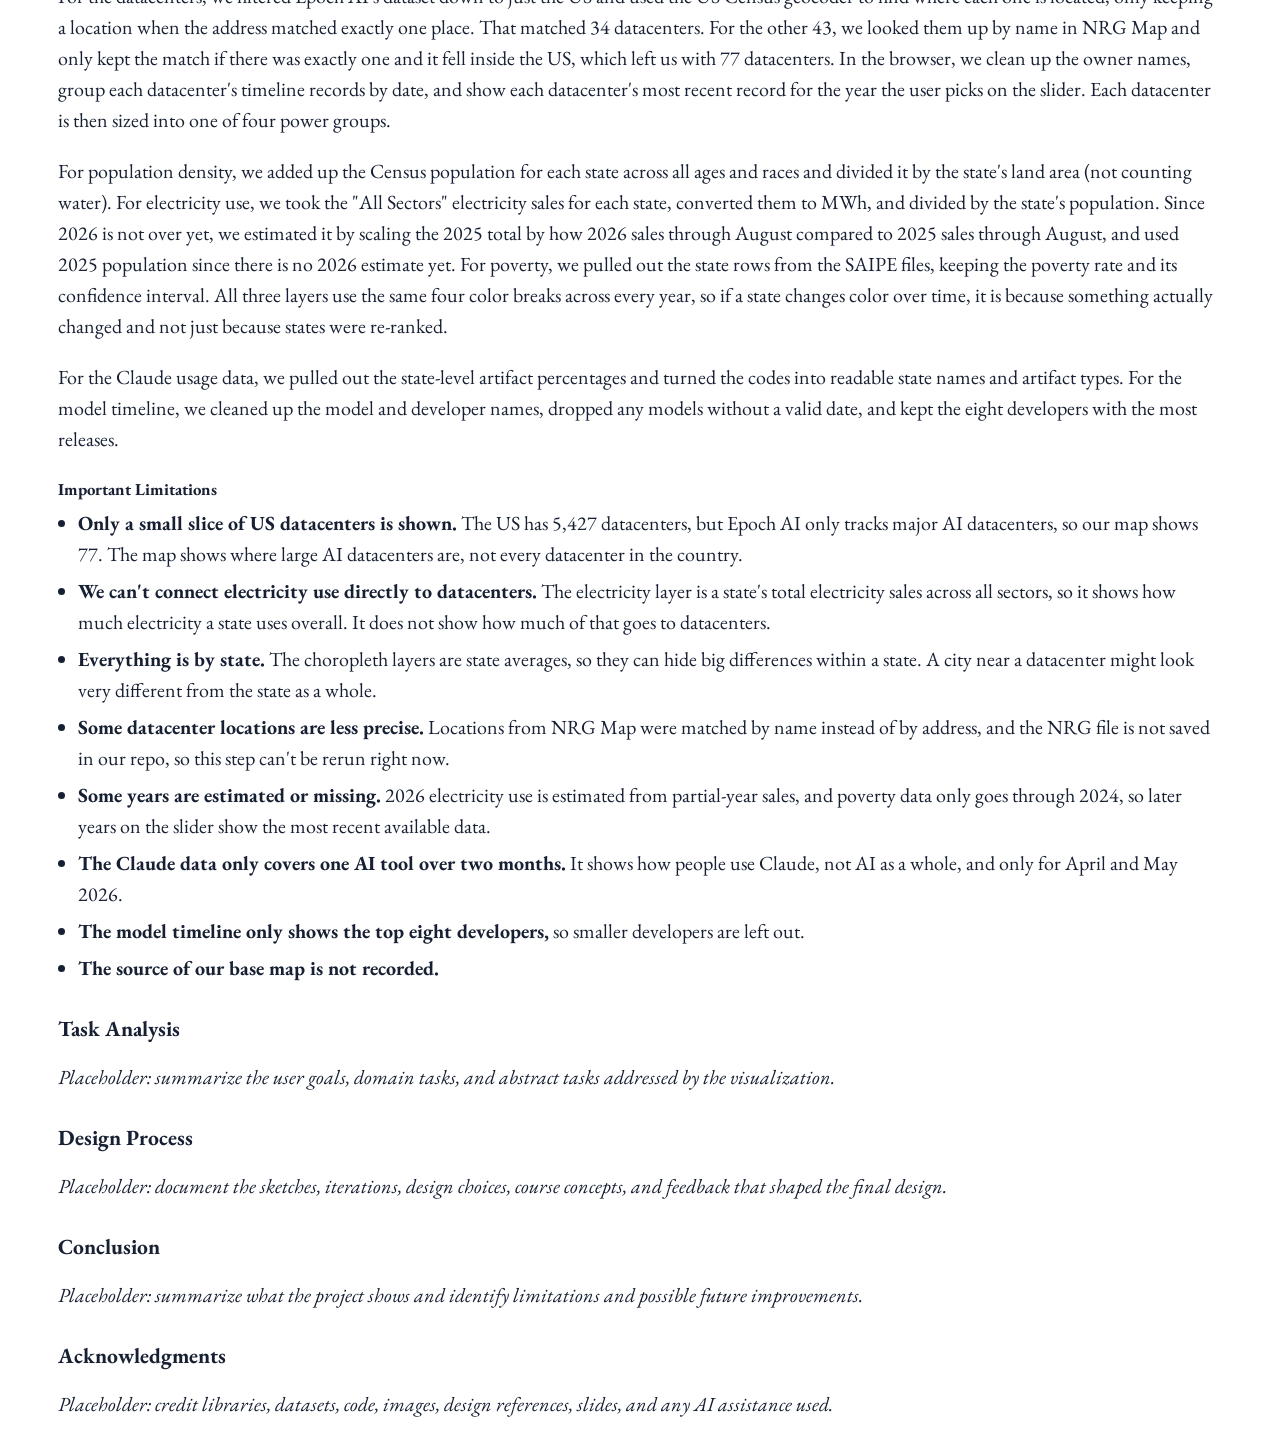
==== commit 1df37cca: "Merge pull request #19 from Infoviz-Group-6/move-zoom-buttons Move map zoom controls outside map to " ====
--- a/index.html
+++ b/index.html
@@ -94,6 +94,7 @@
                 </div>
                 <div id="map-view" class="view-canvas map-canvas" aria-label="Interactive United States map"></div>
                 <p id="usage-map-note" class="section-note" hidden>Percentages are averaged over usage data from April 2026 - May 2026.</p>
+                <p id="tree-map-hint" class="section-note" hidden>Select a state to reveal a treemap of the top Claude topics.</p>
                 <div class="map-timeline" aria-labelledby="data-center-timeline-heading">
                   <div class="map-timeline__heading">
                     <p class="control-kicker">Build progress</p>
@@ -175,6 +176,9 @@
               Poverty: U.S. Census Bureau,
               <a href="https://www.census.gov/programs-surveys/saipe.html"
                 target="_blank" rel="noopener noreferrer">Small Area Income and Poverty Estimates</a>.
+              Usage: Anthropic,
+              <a href= "https://www.anthropic.com/economic-index"
+                target="_blank" rel="noopener noreferrer">Anthropic Economic Index</a>
             </p>
 
           </section>
@@ -182,12 +186,14 @@
         </div>
 
         <section id="treemap-section" class="view-panel treemap-section" aria-labelledby="treemap-section-heading" hidden>
-          <div class="treemap-section__heading">
-            <p class="project-eyebrow">Claude chat topics</p>
-            <h2 id="treemap-section-heading">What topics were Claude chats about?</h2>
-          </div>
-          <div id="treemap-view" class="view-canvas treemap-canvas" aria-label="Treemap of Claude chat topics"></div>
-          
+          <div class="view-panel__heading">
+            <div>
+              <p class="control-kicker">Claude chat topics</p>
+              <h3 id="treemap-section-heading">What topics were Claude chats about?</h3>
+            </div>
+            <button id="expand-treemap" class="secondary-button" type="button" aria-expanded="false" aria-controls="treemap-view">Expand topics treemap</button>
+          </div>
+          <div id="treemap-view" class="view-canvas treemap-canvas" aria-label="Treemap of Claude chat topics" hidden></div>
         </section>
 
         <section class="view-panel model-release-section" aria-labelledby="model-release-section-heading">
